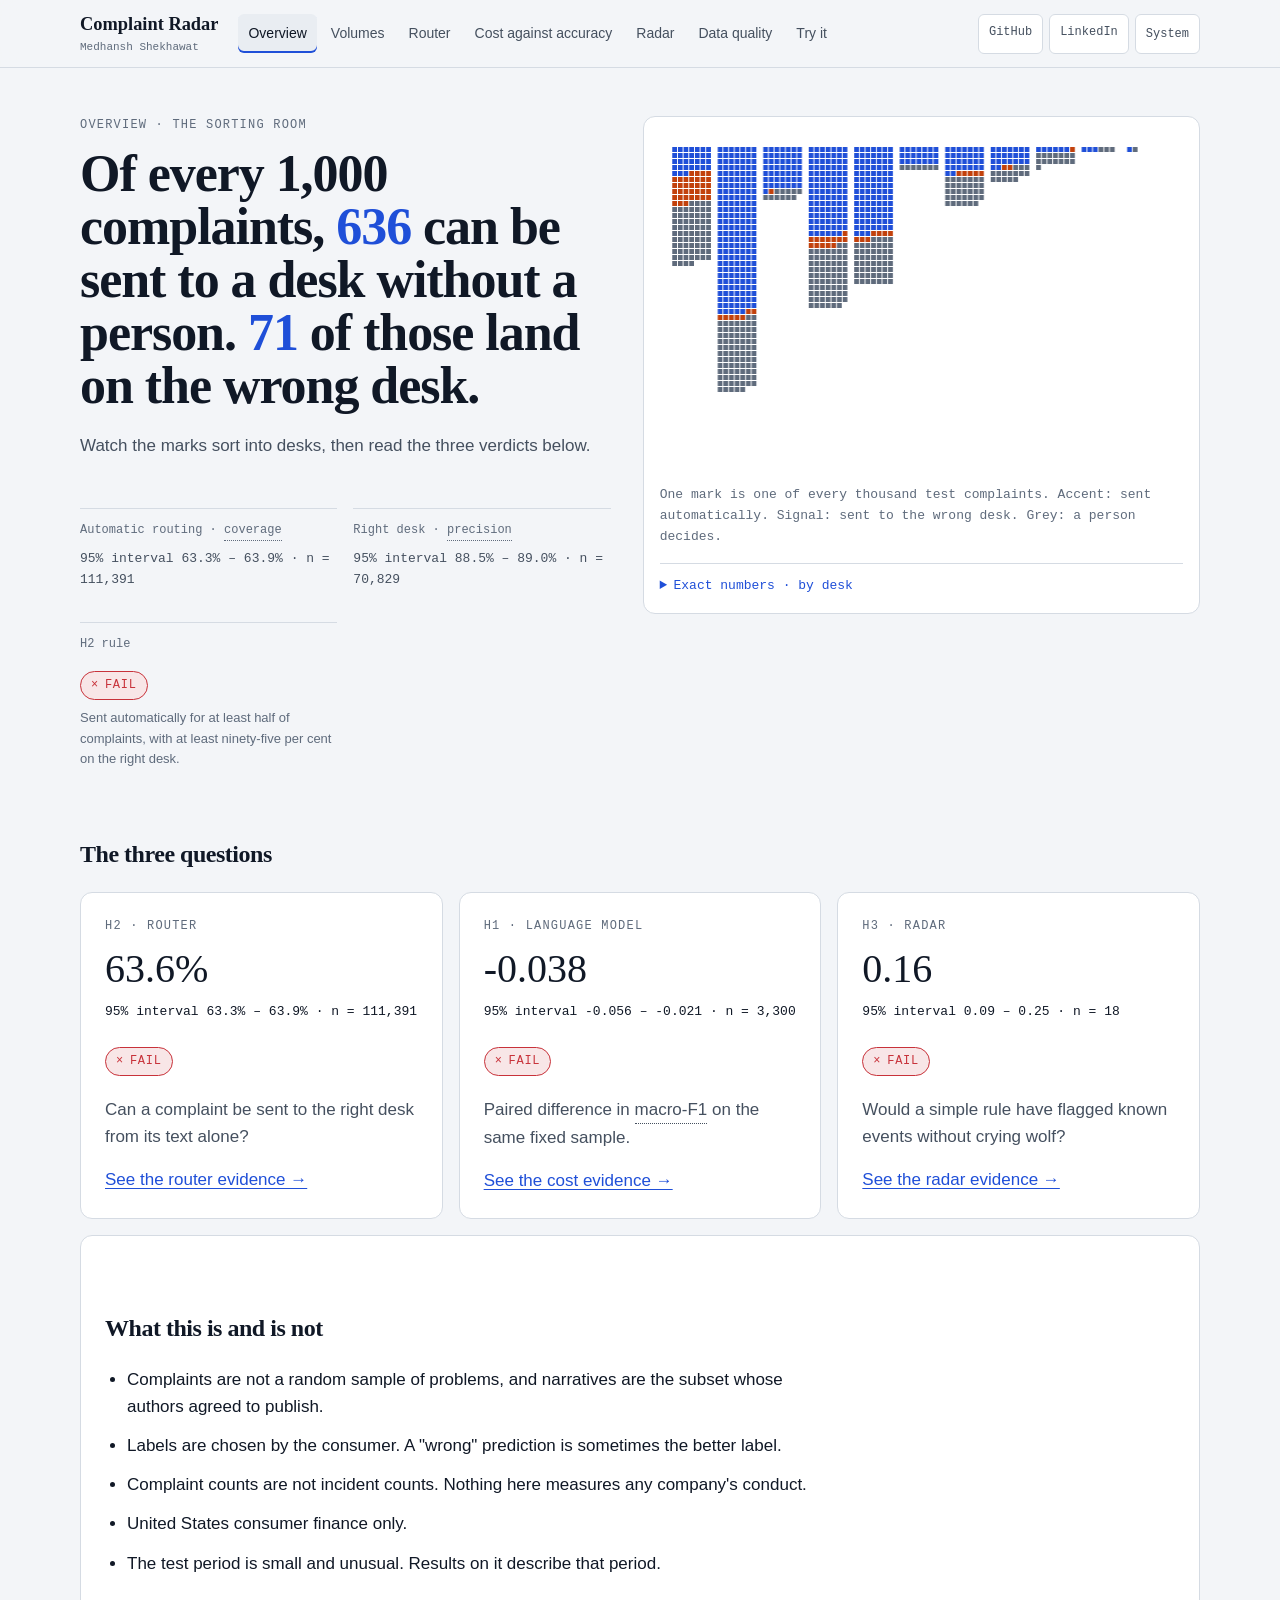
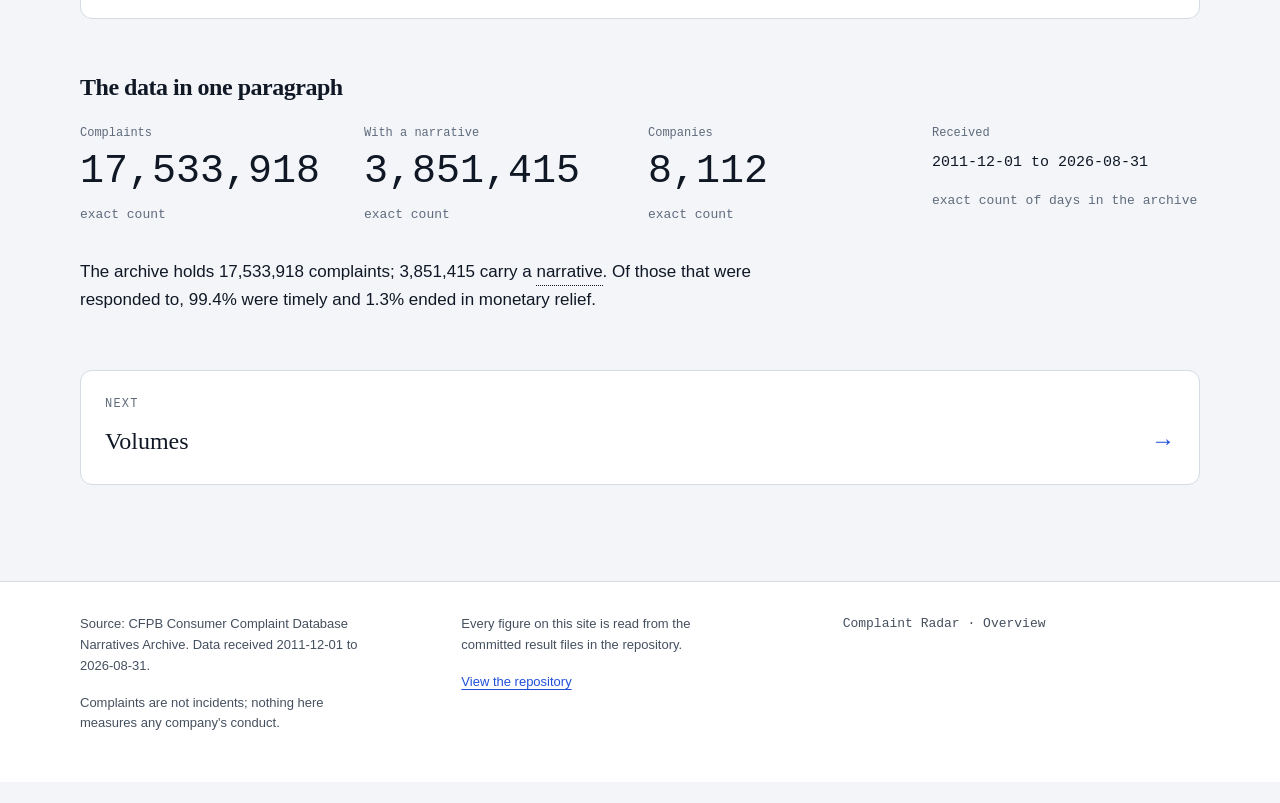
==== site/index.html @ f4c849c8 "Static site: overview, volumes, router, cost, radar, data quality and in-browser router" ====
<!doctype html>
<html lang="en">
<head>
<meta charset="utf-8">
<meta name="viewport" content="width=device-width, initial-scale=1">
<title>Overview · Complaint Radar</title>
<link rel="icon" href="favicon.svg" type="image/svg+xml">
<link rel="stylesheet" href="css/site.css">
<script src="js/pages.js" defer></script>
<script src="js/classify.js" defer></script>
<script src="js/site.js" defer></script>
</head>
<body data-page="index">
<a class="skip-link" href="#app">Skip to content</a>
<header class="site-header">
  <div class="header-inner">
    <a class="wordmark" href="index.html">Complaint Radar<span class="author">Medhansh Shekhawat</span></a>
    <nav class="site-nav" aria-label="Pages">
      <a href="index.html" aria-current="page">Overview</a>
      <a href="volumes.html">Volumes</a>
      <a href="router.html">Router</a>
      <a href="cost.html">Cost against accuracy</a>
      <a href="radar.html">Radar</a>
      <a href="quality.html">Data quality</a>
      <a href="try.html">Try it</a>
    </nav>
    <div class="header-tools">
      <a href="https://github.com/Ghostboy789/complaint-radar">GitHub</a>
      <a href="https://www.linkedin.com/in/medhansh-shekhawat/">LinkedIn</a>
      <button type="button" id="theme-toggle" aria-label="Colour theme: system. Click to change.">System</button>
    </div>
  </div>
</header>
<main id="main"><div id="app"></div></main>
<footer class="site-footer">
  <div class="footer-inner">
    <div>
      <p>Source: CFPB Consumer Complaint Database Narratives Archive. Data received <span id="footer-range">from the archive</span>.</p>
      <p>Complaints are not incidents; nothing here measures any company's conduct.</p>
    </div>
    <div>
      <p>Every figure on this site is read from the committed result files in the repository.</p>
      <p><a href="https://github.com/Ghostboy789/complaint-radar">View the repository</a></p>
    </div>
    <div>
      <p class="mono">Complaint Radar · Overview</p>
      <span id="gloss-def" class="gloss-def" role="tooltip" hidden></span>
    </div>
  </div>
</footer>
</body>
</html>
---- site/css/site.css ----
@font-face {
  font-family: "Fraunces";
  src: url("../fonts/fraunces-latin-wght-normal.woff2") format("woff2");
  font-style: normal;
  font-weight: 100 900;
  font-display: swap;
}
@font-face {
  font-family: "Public Sans";
  src: url("../fonts/public-sans-latin-wght-normal.woff2") format("woff2");
  font-style: normal;
  font-weight: 100 900;
  font-display: swap;
}
@font-face {
  font-family: "JetBrains Mono";
  src: url("../fonts/jetbrains-mono-latin-wght-normal.woff2") format("woff2");
  font-style: normal;
  font-weight: 100 800;
  font-display: swap;
}

:root {
  --bg: #F3F5F8;
  --surface: #FFFFFF;
  --surface-2: #E9EDF2;
  --border: #D5DBE3;
  --ink: #101826;
  --ink-2: #45505F;
  --ink-3: #5F6B7C;
  --accent: #1F4FD8;
  --signal: #C2410C;
  --pass: #1A7F56;
  --fail: #C8323A;
  --ease: cubic-bezier(0.2, 0.8, 0.2, 1);
  --display: "Fraunces", Georgia, "Times New Roman", serif;
  --text: "Public Sans", -apple-system, BlinkMacSystemFont, "Segoe UI", sans-serif;
  --mono: "JetBrains Mono", ui-monospace, SFMono-Regular, Menlo, monospace;
  color-scheme: light;
}

@media (prefers-color-scheme: dark) {
  html:not([data-theme="light"]) {
    --bg: #0A0E15;
    --surface: #111722;
    --surface-2: #18202D;
    --border: #263042;
    --ink: #E9EDF3;
    --ink-2: #A6B0BF;
    --ink-3: #8A95A6;
    --accent: #8FB0FF;
    --signal: #FFA65C;
    --pass: #3DBE8B;
    --fail: #F2666A;
    color-scheme: dark;
  }
}

html[data-theme="dark"] {
  --bg: #0A0E15;
  --surface: #111722;
  --surface-2: #18202D;
  --border: #263042;
  --ink: #E9EDF3;
  --ink-2: #A6B0BF;
  --ink-3: #8A95A6;
  --accent: #8FB0FF;
  --signal: #FFA65C;
  --pass: #3DBE8B;
  --fail: #F2666A;
  color-scheme: dark;
}

*,
*::before,
*::after {
  box-sizing: border-box;
}

[hidden] {
  display: none !important;
}

html {
  scroll-behavior: smooth;
  -webkit-text-size-adjust: 100%;
}

body {
  margin: 0;
  background: var(--bg);
  color: var(--ink);
  font-family: var(--text);
  font-size: 1.0625rem;
  line-height: 1.6;
  overflow-x: hidden;
}

a {
  color: var(--accent);
  text-underline-offset: 3px;
}

a:hover {
  text-decoration-thickness: 2px;
}

.skip-link {
  position: absolute;
  left: -9999px;
  top: 0;
  z-index: 40;
  background: var(--surface);
  color: var(--accent);
  padding: 8px 12px;
}

.skip-link:focus {
  left: 8px;
}

:focus-visible {
  outline: 2px solid var(--accent);
  outline-offset: 2px;
  border-radius: 2px;
}

h1,
h2,
h3 {
  font-family: var(--display);
  font-weight: 600;
  letter-spacing: -0.02em;
  line-height: 1.06;
  margin: 0 0 16px;
}

h1 {
  font-size: clamp(2.1rem, 5vw, 4rem);
  line-height: 1.02;
}

h2 {
  font-size: 1.5rem;
}

h3 {
  font-size: 1.15rem;
}

p {
  margin: 0 0 16px;
  max-width: 72ch;
}

em {
  font-style: normal;
  color: var(--accent);
}

.mono,
.eyebrow,
.caption,
.kpi-meta,
.ci,
.vocab {
  font-family: var(--mono);
  font-variant-numeric: tabular-nums;
}

.eyebrow {
  font-size: 0.75rem;
  letter-spacing: 0.1em;
  text-transform: uppercase;
  color: var(--ink-3);
  margin-bottom: 12px;
}

.caption,
.kpi-meta,
.ci,
.small,
.rule-words,
.confidence-label {
  font-size: 0.8125rem;
}

.caption,
.kpi-meta,
.ci,
.rule-words {
  color: var(--ink-3);
}

.muted {
  color: var(--ink-2);
}

.site-header {
  position: sticky;
  top: 0;
  z-index: 20;
  background: var(--bg);
  background: color-mix(in srgb, var(--bg) 88%, transparent);
  -webkit-backdrop-filter: blur(12px);
  backdrop-filter: blur(12px);
  border-bottom: 1px solid var(--border);
}

.header-inner {
  max-width: calc(1120px + 2 * clamp(20px, 4vw, 48px));
  margin: 0 auto;
  padding: 10px clamp(20px, 4vw, 48px);
  display: flex;
  align-items: center;
  gap: 20px;
  min-height: 64px;
}

.wordmark {
  font-family: var(--display);
  font-size: 1.15rem;
  font-weight: 600;
  color: var(--ink);
  text-decoration: none;
  white-space: nowrap;
}

.author {
  display: block;
  font-family: var(--mono);
  font-size: 0.6875rem;
  color: var(--ink-3);
  font-weight: 400;
}

.site-nav {
  display: flex;
  align-items: center;
  gap: 4px;
  flex: 1 1 auto;
  overflow-x: auto;
  scrollbar-width: thin;
  min-width: 0;
}

.site-nav a {
  color: var(--ink-2);
  text-decoration: none;
  font-size: 0.875rem;
  white-space: nowrap;
  padding: 8px 10px;
  border-radius: 6px;
}

.site-nav a:hover,
.site-nav a[aria-current="page"] {
  color: var(--ink);
  background: var(--surface-2);
}

.site-nav a[aria-current="page"] {
  box-shadow: inset 0 -2px 0 var(--accent);
}

.header-tools {
  display: flex;
  align-items: center;
  gap: 6px;
  flex: 0 0 auto;
}

.header-tools a,
.header-tools button {
  min-height: 40px;
  padding: 8px 10px;
  border-radius: 6px;
  border: 1px solid var(--border);
  background: var(--surface);
  color: var(--ink-2);
  font-family: var(--mono);
  font-size: 0.75rem;
  text-decoration: none;
  cursor: pointer;
}

.header-tools a:hover,
.header-tools button:hover {
  color: var(--accent);
}

main {
  padding: 0 clamp(20px, 4vw, 48px) 96px;
}

#app {
  max-width: 1120px;
  margin: 0 auto;
  padding-top: 48px;
}

.opener {
  max-width: 100%;
}

.opener h1 {
  margin-bottom: 20px;
  font-size: clamp(2rem, 4.2vw, 3.25rem);
  max-width: 28em;
}

.look {
  color: var(--ink-2);
  font-size: 1.0625rem;
}

.section-head {
  margin: 56px 0 24px;
}

.section {
  margin-top: 24px;
}

.hero-grid {
  display: grid;
  grid-template-columns: minmax(0, 1fr);
  gap: 32px;
}

.hero-meta {
  display: grid;
  grid-template-columns: repeat(auto-fit, minmax(220px, 1fr));
  gap: 16px;
  align-self: start;
}

.hero-meta > div {
  border-top: 1px solid var(--border);
  padding-top: 12px;
}

.hero-meta .mono {
  font-size: 0.8125rem;
  color: var(--ink-2);
}

.canvas-panel {
  grid-row: 2;
  border: 1px solid var(--border);
  border-radius: 12px;
  background: var(--surface);
  padding: 16px;
  min-width: 0;
}

.canvas-panel .caption {
  margin-top: 12px;
}

.card,
.figure,
.prose,
.verdict,
.next-card {
  border: 1px solid var(--border);
  border-radius: 12px;
  background: var(--surface);
  padding: 24px;
  min-width: 0;
}

.cards,
.kpis,
.facts {
  display: grid;
  grid-template-columns: repeat(auto-fit, minmax(min(100%, 260px), 1fr));
  gap: 16px;
  margin-bottom: 16px;
}

.figure-grid {
  display: grid;
  grid-template-columns: repeat(auto-fit, minmax(min(100%, 440px), 1fr));
  gap: 16px;
  margin-bottom: 16px;
}

.figure-grid > .figure,
.figure-grid > .card {
  margin-bottom: 0;
}

.figure h3 {
  margin-bottom: 12px;
}

.figure-intro {
  color: var(--ink-2);
}

.meaning {
  margin: 16px 0 0;
  padding-top: 12px;
  border-top: 1px solid var(--border);
  font-size: 0.9375rem;
  color: var(--ink-2);
}

.meaning strong {
  color: var(--ink);
}

figure,
.figure {
  margin: 0;
}

.chart {
  width: 100%;
  min-height: 200px;
  min-width: 0;
}

.chart svg,
.chart canvas {
  display: block;
  width: 100%;
  max-width: 100%;
  height: auto;
}

.chart[data-chart="sorting-room"] {
  min-height: 340px;
}

.chart[data-chart="confusion"] {
  min-height: 400px;
}

.chart-empty {
  border: 1px dashed var(--border);
  border-radius: 8px;
  padding: 24px;
  color: var(--ink-2);
  font-family: var(--mono);
  font-size: 0.8125rem;
}

.exact {
  margin-top: 16px;
  border-top: 1px solid var(--border);
  padding-top: 12px;
  min-width: 0;
}

.exact summary,
.next-card {
  cursor: pointer;
}

.exact summary {
  font-family: var(--mono);
  font-size: 0.8125rem;
  color: var(--accent);
  list-style-position: inside;
}

.exact[open] summary {
  margin-bottom: 12px;
}

table {
  width: 100%;
  border-collapse: collapse;
  table-layout: fixed;
  font-size: 0.8125rem;
}

th,
td {
  text-align: left;
  vertical-align: top;
  padding: 8px 6px;
  border-bottom: 1px solid var(--border);
  overflow-wrap: anywhere;
  word-break: break-word;
}

th {
  color: var(--ink-3);
  font-family: var(--mono);
  font-weight: 500;
  font-size: 0.75rem;
}

td .ci {
  display: block;
}

.badge {
  display: inline-flex;
  align-items: center;
  gap: 6px;
  font-family: var(--mono);
  font-size: 0.75rem;
  letter-spacing: 0.06em;
  text-transform: uppercase;
  border-radius: 999px;
  padding: 4px 10px;
  border: 1px solid currentColor;
  margin: 8px 0;
}

.badge.pass {
  color: var(--pass);
  background: color-mix(in srgb, var(--pass) 12%, var(--surface));
}

.badge.fail {
  color: var(--fail);
  background: color-mix(in srgb, var(--fail) 12%, var(--surface));
}

.badge.idle {
  color: var(--ink-3);
  background: var(--surface-2);
}

.state.pass {
  color: var(--pass);
  font-weight: 600;
}

.state.fail {
  color: var(--fail);
  font-weight: 600;
}

.kpi-label {
  font-family: var(--mono);
  font-size: 0.75rem;
  color: var(--ink-3);
  margin-bottom: 8px;
}

.kpi-value,
.big-figure,
.verdict-number {
  font-family: var(--mono);
  font-variant-numeric: tabular-nums;
  font-size: clamp(1.75rem, 3.2vw, 2.5rem);
  line-height: 1.05;
  margin: 0 0 12px;
}

.big-figure {
  font-size: clamp(2.5rem, 5vw, 3.75rem);
}

.track {
  position: relative;
  height: 6px;
  border-radius: 999px;
  background: var(--surface-2);
  margin: 12px 0 8px;
}

.track-range {
  position: absolute;
  top: 0;
  bottom: 0;
  min-width: 2px;
  border-radius: 999px;
  background: var(--ink-3);
  opacity: 0.6;
}

.track-dot {
  position: absolute;
  top: -3px;
  width: 12px;
  height: 12px;
  margin-left: -6px;
  border-radius: 50%;
  background: var(--accent);
  border: 2px solid var(--surface);
}

.track-none {
  font-family: var(--mono);
  font-size: 0.6875rem;
  color: var(--ink-3);
}

.verdict-number {
  font-family: var(--display);
}

.verdict-text {
  color: var(--ink-2);
  margin-top: 12px;
}

.rule-words {
  max-width: 60ch;
}

.fact-line {
  font-family: var(--mono);
  font-size: 0.9375rem;
}

.caveats,
.steps {
  padding-left: 22px;
}

.caveats li,
.steps li {
  margin-bottom: 12px;
  max-width: 72ch;
}

.filters,
.segmented,
.tabs,
.examples {
  display: flex;
  flex-wrap: wrap;
  gap: 8px;
  margin: 16px 0 24px;
}

.filter {
  display: flex;
  flex-direction: column;
  gap: 6px;
  font-size: 0.8125rem;
  color: var(--ink-2);
  min-width: 0;
}

.filter select,
.filter input,
textarea {
  min-height: 44px;
  border: 1px solid var(--border);
  border-radius: 8px;
  background: var(--surface);
  color: var(--ink);
  font-family: var(--text);
  font-size: 0.9375rem;
  padding: 8px 10px;
  max-width: 100%;
}

.segmented button,
.tabs button,
.example {
  min-height: 44px;
  border: 1px solid var(--border);
  border-radius: 8px;
  background: var(--surface);
  color: var(--ink-2);
  padding: 8px 14px;
  font-family: var(--mono);
  font-size: 0.8125rem;
  cursor: pointer;
}

.segmented button.selected,
.tabs button.selected {
  background: var(--accent);
  border-color: var(--accent);
  color: var(--surface);
}

.not-run {
  margin: 24px 0;
}

.next-card {
  display: grid;
  grid-template-columns: 1fr auto;
  align-items: center;
  gap: 8px;
  margin-top: 56px;
  text-decoration: none;
  color: var(--ink);
}

.next-card .eyebrow {
  grid-column: 1 / -1;
  margin: 0;
}

.next-title {
  font-family: var(--display);
  font-size: 1.5rem;
}

.next-arrow {
  font-size: 1.5rem;
  color: var(--accent);
}

.input-label {
  display: block;
  font-family: var(--mono);
  font-size: 0.8125rem;
  color: var(--ink-3);
  margin-bottom: 8px;
}

textarea {
  display: block;
  width: 100%;
  resize: vertical;
  line-height: 1.6;
}

.try-grid {
  display: grid;
  grid-template-columns: repeat(auto-fit, minmax(min(100%, 320px), 1fr));
  gap: 16px;
}

.status,
.result-line {
  font-family: var(--mono);
  font-size: 0.8125rem;
  color: var(--ink-2);
}

.probabilities {
  display: grid;
  gap: 6px;
  margin-bottom: 24px;
}

.prob-row {
  display: grid;
  grid-template-columns: minmax(0, 1fr) minmax(60px, 30%) auto;
  align-items: center;
  gap: 8px;
  font-size: 0.8125rem;
  min-width: 0;
}

.prob-row > span:first-child {
  overflow-wrap: anywhere;
}

.prob-track {
  display: block;
  height: 6px;
  border-radius: 999px;
  background: var(--surface-2);
  overflow: hidden;
}

.prob-track > span {
  display: block;
  height: 100%;
  width: 100%;
  background: var(--accent);
  transform-origin: left center;
}

.terms {
  padding-left: 20px;
  font-size: 0.875rem;
}

.site-footer {
  border-top: 1px solid var(--border);
  background: var(--surface);
  position: relative;
}

.footer-inner {
  max-width: calc(1120px + 2 * clamp(20px, 4vw, 48px));
  margin: 0 auto;
  padding: 32px clamp(20px, 4vw, 48px);
  display: grid;
  grid-template-columns: repeat(auto-fit, minmax(min(100%, 260px), 1fr));
  gap: 24px;
  font-size: 0.8125rem;
  color: var(--ink-2);
}

.footer-inner p {
  max-width: 40ch;
}

.term {
  border: 0;
  border-bottom: 1px dotted currentColor;
  background: none;
  color: inherit;
  font: inherit;
  padding: 0;
  cursor: help;
}

.gloss-def {
  position: absolute;
  right: 20px;
  bottom: 100%;
  max-width: min(320px, calc(100vw - 40px));
  background: var(--surface-2);
  border: 1px solid var(--border);
  border-radius: 8px;
  padding: 12px;
  font-family: var(--text);
  font-size: 0.8125rem;
  color: var(--ink);
  z-index: 30;
}

.reveal {
  opacity: 0;
  transform: translateY(8px);
  transition:
    opacity 320ms var(--ease),
    transform 320ms var(--ease);
}

.reveal.in {
  opacity: 1;
  transform: none;
}

.draw-x .clip-rect {
  transform-box: fill-box;
  transform-origin: left center;
  animation: sweep 1000ms var(--ease) both;
}

@keyframes sweep {
  from {
    transform: scaleX(0);
  }
  to {
    transform: scaleX(1);
  }
}

@media (min-width: 900px) {
  .hero-grid {
    grid-template-columns: minmax(0, 1fr) minmax(0, 1.05fr);
  }
  .hero-grid .opener,
  .hero-grid .hero-meta {
    grid-column: 1;
  }
  .canvas-panel {
    align-self: start;
    grid-column: 2;
    grid-row: 1 / span 2;
  }
}

@media (max-width: 760px) {
  .header-inner {
    flex-wrap: wrap;
    gap: 8px 12px;
    padding-top: 8px;
    padding-bottom: 8px;
  }
  .site-nav {
    order: 3;
    flex-basis: 100%;
    padding-bottom: 2px;
  }
  .header-tools {
    margin-left: auto;
  }
  .author {
    font-size: 0.625rem;
  }
  #app {
    padding-top: 32px;
  }
  .card,
  .figure,
  .prose,
  .verdict,
  .next-card {
    padding: 16px;
  }
}

@media (max-width: 640px) {
  .filter select {
    width: 100%;
  }
  table,
  thead,
  tbody,
  tr,
  th,
  td {
    display: block;
    width: 100%;
  }
  thead {
    display: none;
  }
  tr {
    border-bottom: 1px solid var(--border);
    padding: 8px 0;
  }
  td {
    display: grid;
    grid-template-columns: minmax(96px, 40%) minmax(0, 1fr);
    gap: 8px;
    border: 0;
    padding: 4px 0;
  }
  td > .ci {
    grid-column: 2;
  }
  td::before {
    content: attr(data-label);
    font-family: var(--mono);
    font-size: 0.6875rem;
    color: var(--ink-3);
  }
  .prob-row {
    grid-template-columns: minmax(0, 1fr) auto;
  }
  .prob-track {
    grid-column: 1 / -1;
    grid-row: 2;
  }
}

@media (prefers-reduced-motion: reduce) {
  html {
    scroll-behavior: auto;
  }
  *,
  *::before,
  *::after {
    animation: none !important;
    transition: none !important;
  }
  .reveal {
    opacity: 1;
    transform: none;
  }
  .draw-x .clip-rect {
    transform: scaleX(1);
  }
}
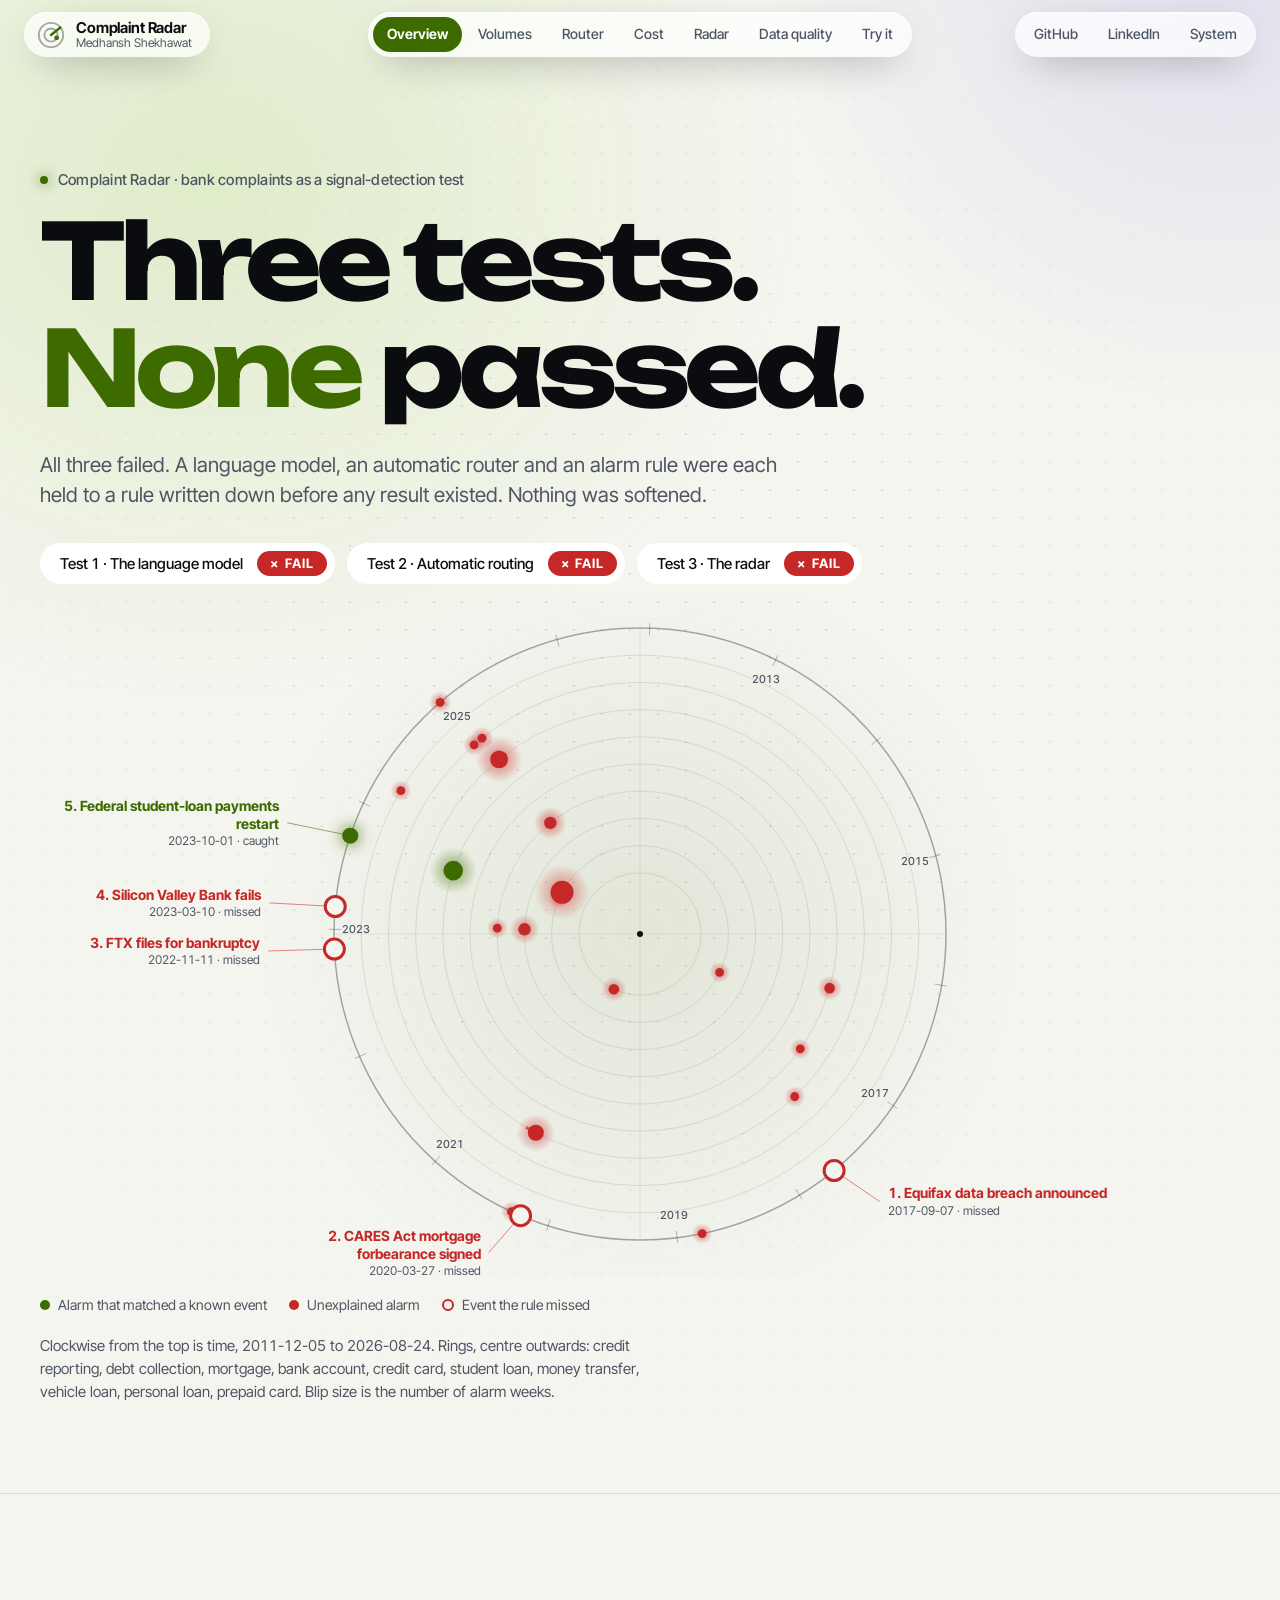
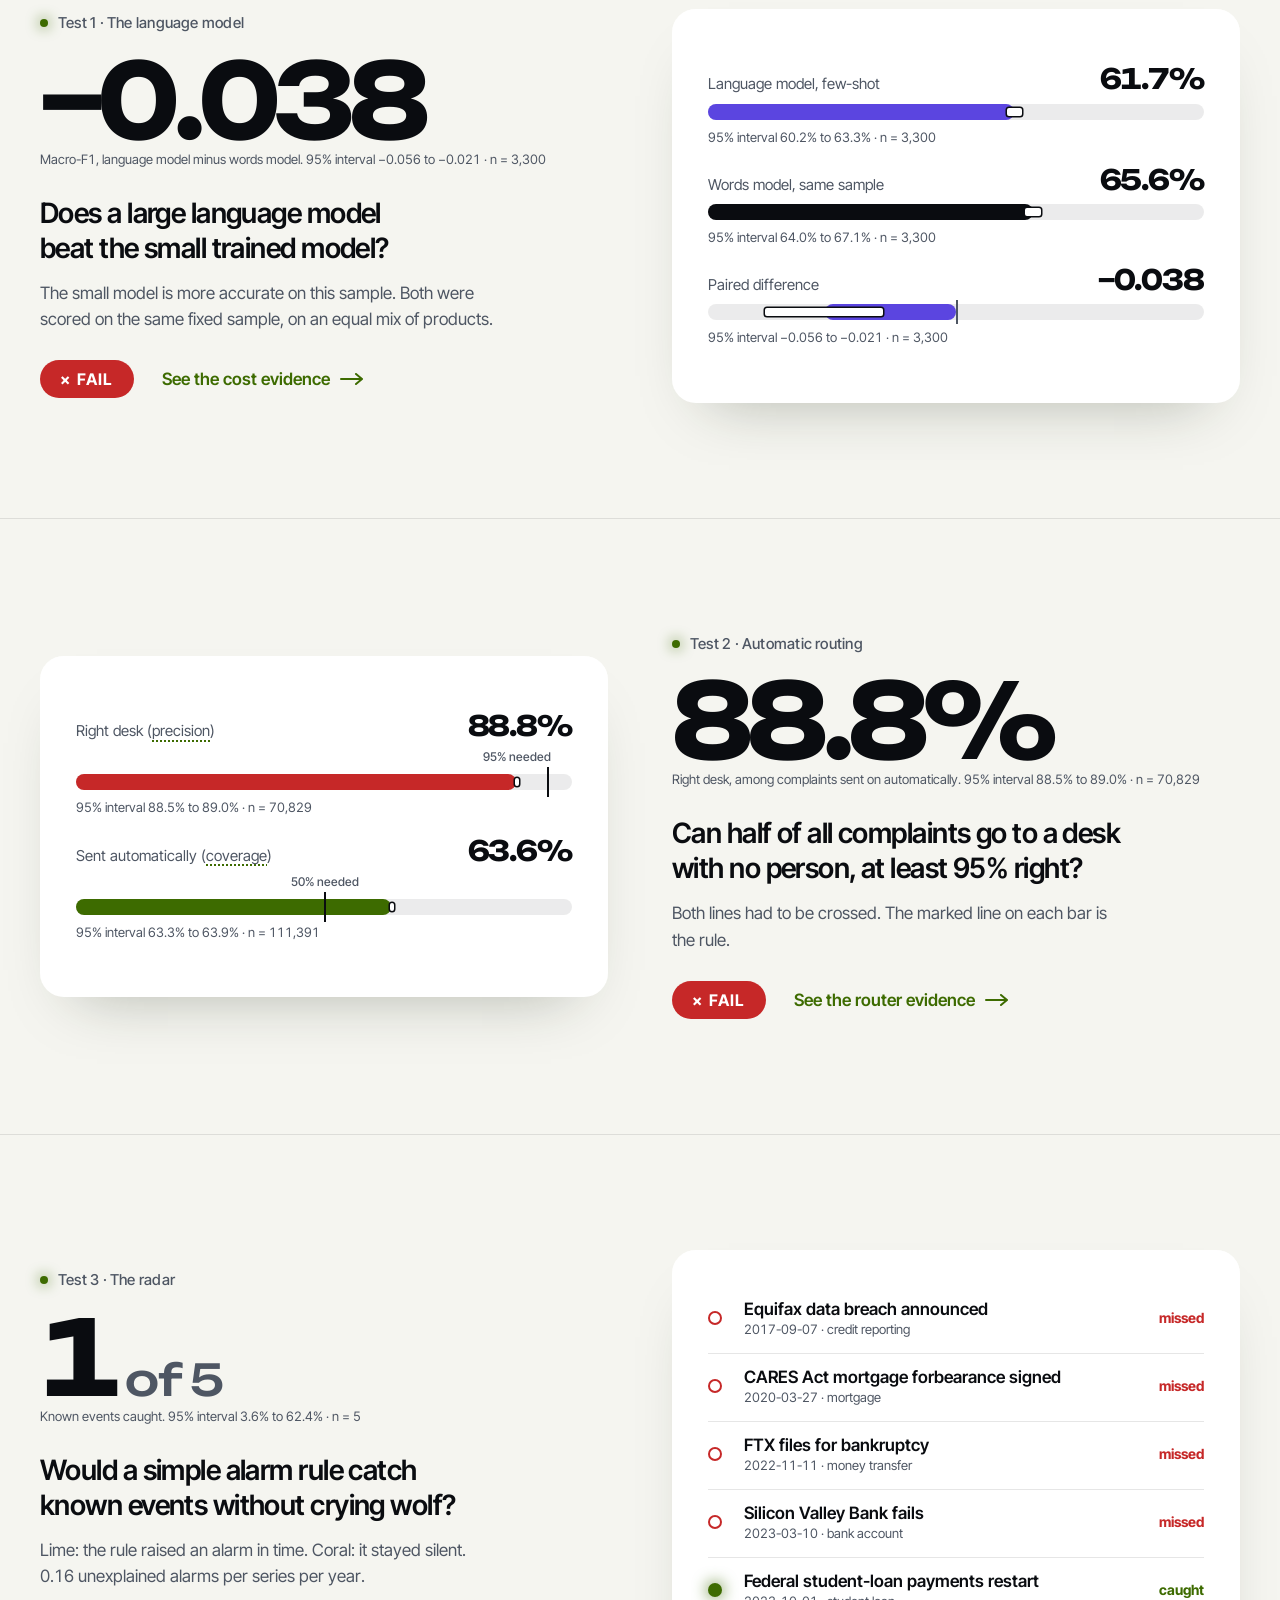
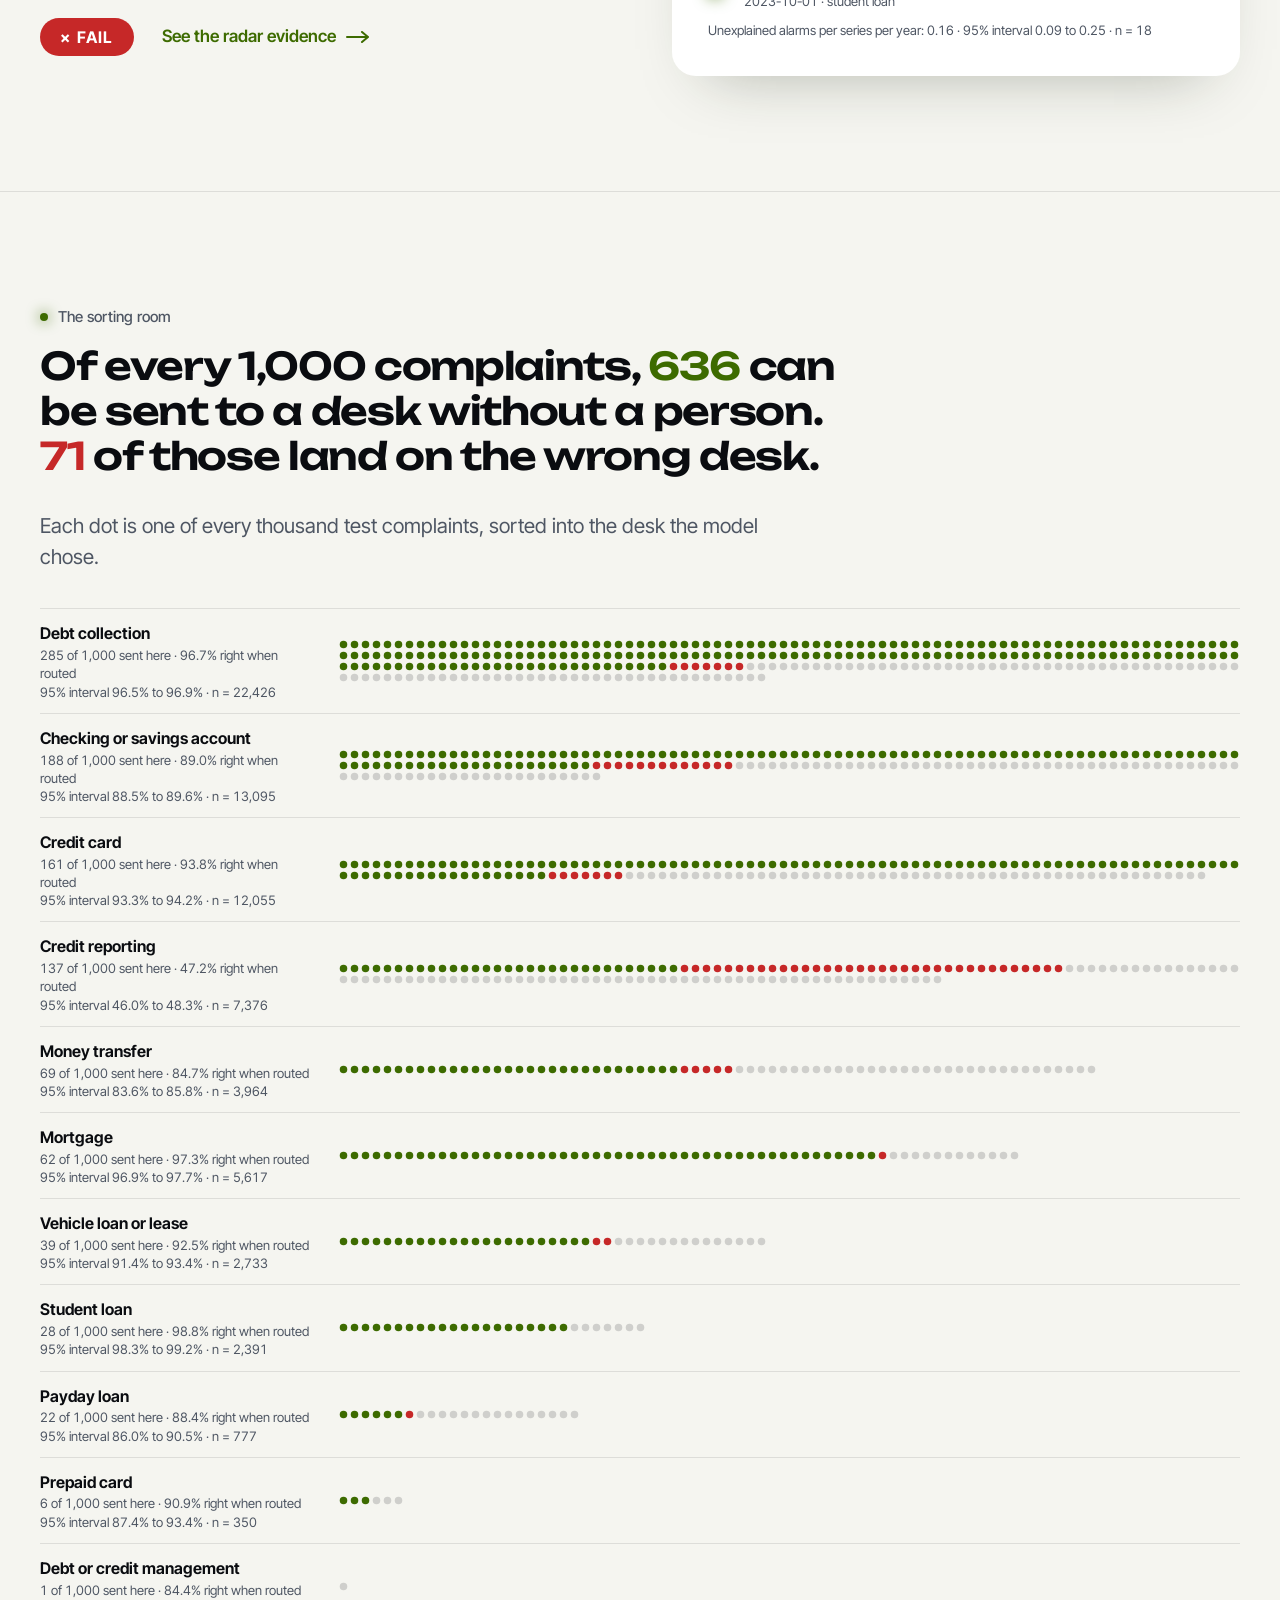
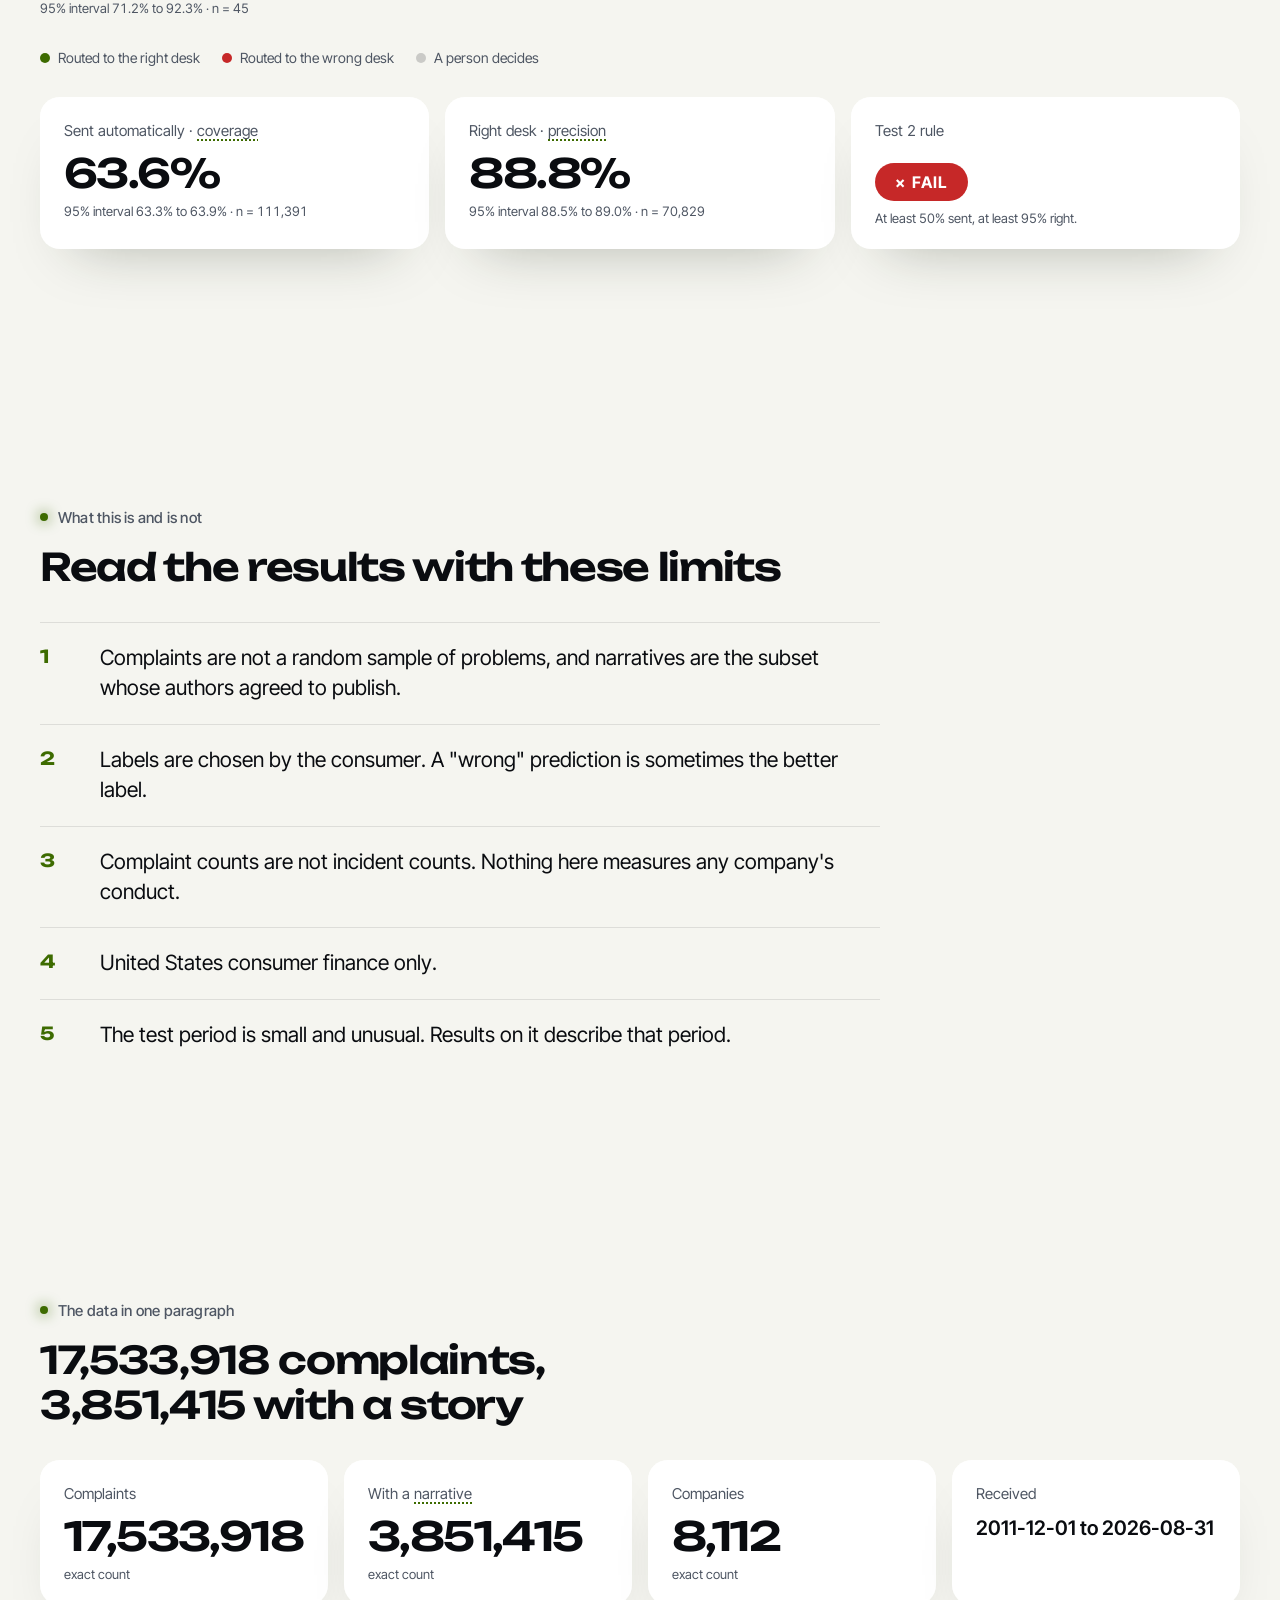
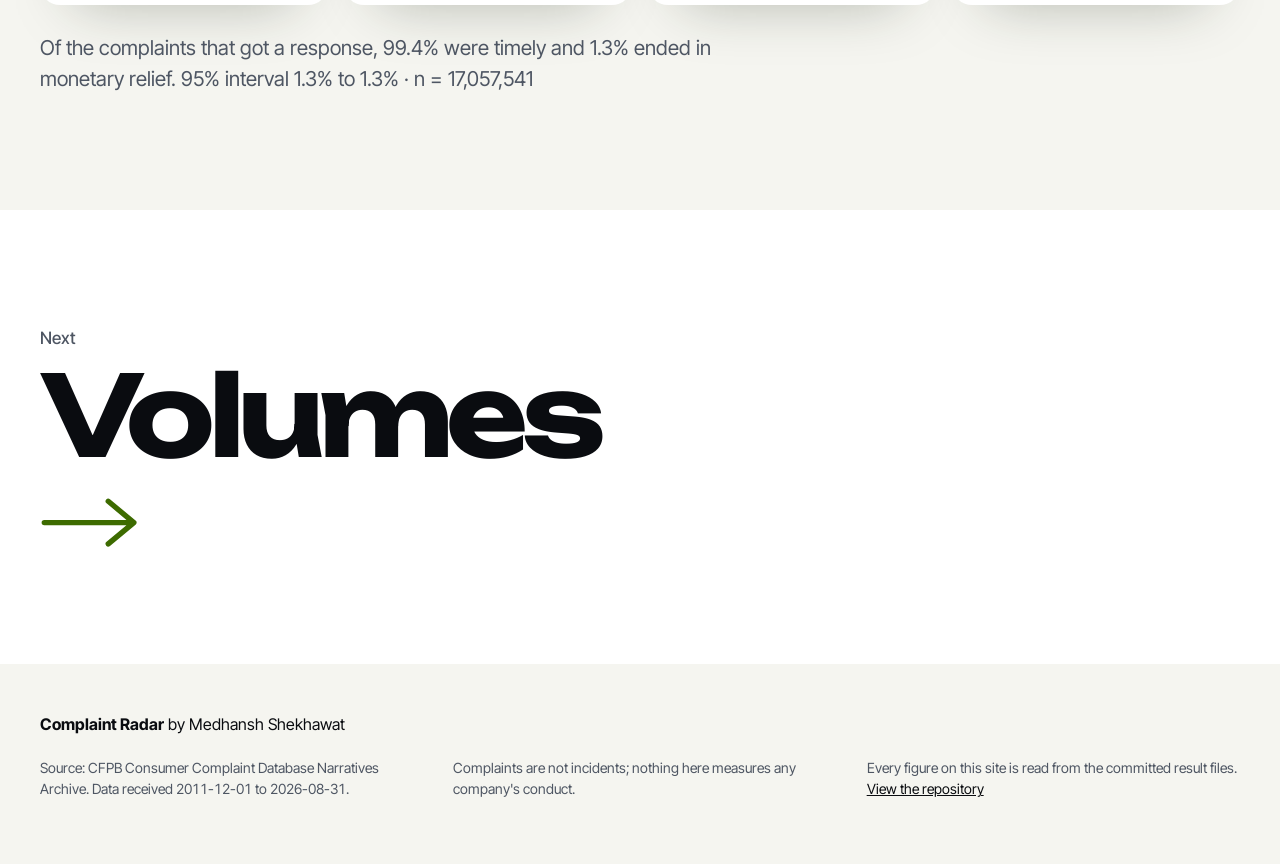
==== commit b4c0742f: "Site redesign from the ground up: Signal" ====
--- a/site/index.html
+++ b/site/index.html
@@ -3,50 +3,53 @@
 <head>
 <meta charset="utf-8">
 <meta name="viewport" content="width=device-width, initial-scale=1">
+<meta name="color-scheme" content="dark light">
 <title>Overview · Complaint Radar</title>
 <link rel="icon" href="favicon.svg" type="image/svg+xml">
+<link rel="preload" href="fonts/unbounded-latin-wght-normal.woff2" as="font" type="font/woff2" crossorigin>
+<link rel="preload" href="fonts/inter-tight-latin-wght-normal.woff2" as="font" type="font/woff2" crossorigin>
 <link rel="stylesheet" href="css/site.css">
+<script>
+(function () {
+  document.documentElement.classList.add("js");
+  try {
+    var t = localStorage.getItem("complaint-radar-theme");
+    if (t === "light" || t === "dark") document.documentElement.setAttribute("data-theme", t);
+  } catch (e) {}
+})();
+</script>
 <script src="js/pages.js" defer></script>
-<script src="js/classify.js" defer></script>
+<script src="js/charts.js" defer></script>
+<script src="js/scope.js" defer></script>
 <script src="js/site.js" defer></script>
 </head>
 <body data-page="index">
-<a class="skip-link" href="#app">Skip to content</a>
-<header class="site-header">
-  <div class="header-inner">
-    <a class="wordmark" href="index.html">Complaint Radar<span class="author">Medhansh Shekhawat</span></a>
-    <nav class="site-nav" aria-label="Pages">
-      <a href="index.html" aria-current="page">Overview</a>
-      <a href="volumes.html">Volumes</a>
-      <a href="router.html">Router</a>
-      <a href="cost.html">Cost against accuracy</a>
-      <a href="radar.html">Radar</a>
-      <a href="quality.html">Data quality</a>
-      <a href="try.html">Try it</a>
-    </nav>
-    <div class="header-tools">
-      <a href="https://github.com/Ghostboy789/complaint-radar">GitHub</a>
-      <a href="https://www.linkedin.com/in/medhansh-shekhawat/">LinkedIn</a>
-      <button type="button" id="theme-toggle" aria-label="Colour theme: system. Click to change.">System</button>
-    </div>
+<a class="skip-link" href="#main">Skip to content</a>
+<header class="nav">
+  <a class="brand" href="index.html"><svg class="logo" viewBox="0 0 32 32" aria-hidden="true"><circle cx="16" cy="16" r="13" fill="none" stroke="currentColor" stroke-opacity=".35" stroke-width="2"/><circle cx="16" cy="16" r="7" fill="none" stroke="currentColor" stroke-opacity=".35" stroke-width="2"/><path d="M16 16 L26 8" stroke="var(--accent)" stroke-width="2.5" stroke-linecap="round"/><circle cx="22" cy="19" r="2.6" fill="var(--accent)"/></svg><span class="brand-text"><b>Complaint Radar</b><small>Medhansh Shekhawat</small></span></a>
+  <nav class="pill" aria-label="Pages"><a href="index.html" aria-current="page">Overview</a><a href="volumes.html">Volumes</a><a href="router.html">Router</a><a href="cost.html">Cost</a><a href="radar.html">Radar</a><a href="quality.html">Data quality</a><a href="try.html">Try it</a></nav>
+  <div class="tools">
+    <a class="tool-link" href="https://github.com/Ghostboy789/complaint-radar">GitHub</a>
+    <a class="tool-link" href="https://www.linkedin.com/in/medhansh-shekhawat/">LinkedIn</a>
+    <button type="button" id="theme-toggle" class="tool-btn" aria-label="Colour theme: system. Click to change.">System</button>
+    <button type="button" class="tool-btn menu-btn" id="menu-btn" aria-expanded="false" aria-controls="sheet">Menu</button>
   </div>
 </header>
-<main id="main"><div id="app"></div></main>
-<footer class="site-footer">
-  <div class="footer-inner">
-    <div>
+<div class="sheet" id="sheet" hidden>
+  <nav aria-label="All pages"><a href="index.html" aria-current="page"><span>01</span>Overview</a><a href="volumes.html"><span>02</span>Volumes</a><a href="router.html"><span>03</span>Router</a><a href="cost.html"><span>04</span>Cost against accuracy</a><a href="radar.html"><span>05</span>Radar</a><a href="quality.html"><span>06</span>Data quality</a><a href="try.html"><span>07</span>Try it</a></nav>
+  <p class="sheet-links"><a href="https://github.com/Ghostboy789/complaint-radar">GitHub</a><a href="https://www.linkedin.com/in/medhansh-shekhawat/">LinkedIn</a></p>
+</div>
+<main id="main"><div id="app"></div><noscript><p class="noscript">This site draws every figure from its data files with JavaScript, so it needs JavaScript turned on.</p></noscript></main>
+<footer class="footer">
+  <div class="wrap">
+    <p class="footer-name"><b>Complaint Radar</b> by Medhansh Shekhawat</p>
+    <div class="footer-cols">
       <p>Source: CFPB Consumer Complaint Database Narratives Archive. Data received <span id="footer-range">from the archive</span>.</p>
       <p>Complaints are not incidents; nothing here measures any company's conduct.</p>
-    </div>
-    <div>
-      <p>Every figure on this site is read from the committed result files in the repository.</p>
-      <p><a href="https://github.com/Ghostboy789/complaint-radar">View the repository</a></p>
-    </div>
-    <div>
-      <p class="mono">Complaint Radar · Overview</p>
-      <span id="gloss-def" class="gloss-def" role="tooltip" hidden></span>
+      <p>Every figure on this site is read from the committed result files. <a href="https://github.com/Ghostboy789/complaint-radar">View the repository</a></p>
     </div>
   </div>
 </footer>
+<div id="gloss" class="gloss" role="dialog" aria-label="Definition" hidden></div>
 </body>
 </html>
--- a/site/css/site.css
+++ b/site/css/site.css
@@ -1,957 +1,692 @@
+/* Complaint Radar: "Signal" design system. Dark first; light follows the system or the toggle.
+   Tokens, type, layout, navigation, surfaces, components, then per-page pieces. */
+
 @font-face {
-  font-family: "Fraunces";
-  src: url("../fonts/fraunces-latin-wght-normal.woff2") format("woff2");
-  font-style: normal;
+  font-family: "Unbounded";
+  src: url("../fonts/unbounded-latin-wght-normal.woff2") format("woff2");
+  font-weight: 200 900;
+  font-display: swap;
+}
+@font-face {
+  font-family: "Inter Tight";
+  src: url("../fonts/inter-tight-latin-wght-normal.woff2") format("woff2");
   font-weight: 100 900;
   font-display: swap;
 }
-@font-face {
-  font-family: "Public Sans";
-  src: url("../fonts/public-sans-latin-wght-normal.woff2") format("woff2");
-  font-style: normal;
-  font-weight: 100 900;
-  font-display: swap;
-}
-@font-face {
-  font-family: "JetBrains Mono";
-  src: url("../fonts/jetbrains-mono-latin-wght-normal.woff2") format("woff2");
-  font-style: normal;
-  font-weight: 100 800;
-  font-display: swap;
-}
+
+/* ---------------------------------------------------------------- tokens */
 
 :root {
-  --bg: #F3F5F8;
-  --surface: #FFFFFF;
-  --surface-2: #E9EDF2;
-  --border: #D5DBE3;
-  --ink: #101826;
-  --ink-2: #45505F;
-  --ink-3: #5F6B7C;
-  --accent: #1F4FD8;
-  --signal: #C2410C;
-  --pass: #1A7F56;
-  --fail: #C8323A;
-  --ease: cubic-bezier(0.2, 0.8, 0.2, 1);
-  --display: "Fraunces", Georgia, "Times New Roman", serif;
-  --text: "Public Sans", -apple-system, BlinkMacSystemFont, "Segoe UI", sans-serif;
-  --mono: "JetBrains Mono", ui-monospace, SFMono-Regular, Menlo, monospace;
+  color-scheme: dark;
+  --bg: #06080c;
+  --raise: #0d1117;
+  --raise-2: #151b24;
+  --line: rgba(255, 255, 255, 0.08);
+  --text: #f2f4f7;
+  --muted: #9aa4b2;
+  --accent: #c8ff4d;
+  --alert: #ff5d5d;
+  --violet: #8c7bff;
+  --on-fill: #06080c;
+  --accent-ink: #06080c;
+  --alert-ink: #06080c;
+  --glass: rgba(16, 21, 29, 0.66);
+  --track: rgba(255, 255, 255, 0.08);
+  --track-2: rgba(255, 255, 255, 0.16);
+  --shadow: 0 40px 80px -40px rgba(0, 0, 0, 0.8);
+  --hi: inset 0 1px 0 rgba(255, 255, 255, 0.07);
+  --glow-a: rgba(200, 255, 77, 0.13);
+  --glow-v: rgba(140, 123, 255, 0.2);
+  --dot: rgba(255, 255, 255, 0.09);
+  --display: "Unbounded", "Arial Black", system-ui, sans-serif;
+  --ui: "Inter Tight", system-ui, -apple-system, "Segoe UI", sans-serif;
+  --radius: 24px;
+  --gutter: 24px;
+}
+
+@media (prefers-color-scheme: light) {
+  :root:not([data-theme="dark"]) {
+    color-scheme: light;
+    --bg: #f5f5f0;
+    --raise: #ffffff;
+    --raise-2: #ecece5;
+    --line: rgba(10, 12, 16, 0.1);
+    --text: #0a0c10;
+    --muted: #4e5663;
+    --accent: #3d6b00;
+    --alert: #c62828;
+    --violet: #5b45e0;
+    --on-fill: #ffffff;
+    --accent-ink: #ffffff;
+    --alert-ink: #ffffff;
+    --glass: rgba(255, 255, 255, 0.72);
+    --track: rgba(10, 12, 16, 0.08);
+    --track-2: rgba(10, 12, 16, 0.18);
+    --shadow: 0 30px 60px -36px rgba(30, 40, 20, 0.35);
+    --hi: inset 0 1px 0 rgba(255, 255, 255, 0.9);
+    --glow-a: rgba(110, 190, 0, 0.16);
+    --glow-v: rgba(91, 69, 224, 0.12);
+    --dot: rgba(10, 12, 16, 0.1);
+  }
+}
+
+:root[data-theme="light"] {
   color-scheme: light;
-}
-
-@media (prefers-color-scheme: dark) {
-  html:not([data-theme="light"]) {
-    --bg: #0A0E15;
-    --surface: #111722;
-    --surface-2: #18202D;
-    --border: #263042;
-    --ink: #E9EDF3;
-    --ink-2: #A6B0BF;
-    --ink-3: #8A95A6;
-    --accent: #8FB0FF;
-    --signal: #FFA65C;
-    --pass: #3DBE8B;
-    --fail: #F2666A;
-    color-scheme: dark;
-  }
-}
-
-html[data-theme="dark"] {
-  --bg: #0A0E15;
-  --surface: #111722;
-  --surface-2: #18202D;
-  --border: #263042;
-  --ink: #E9EDF3;
-  --ink-2: #A6B0BF;
-  --ink-3: #8A95A6;
-  --accent: #8FB0FF;
-  --signal: #FFA65C;
-  --pass: #3DBE8B;
-  --fail: #F2666A;
-  color-scheme: dark;
-}
+  --bg: #f5f5f0;
+  --raise: #ffffff;
+  --raise-2: #ecece5;
+  --line: rgba(10, 12, 16, 0.1);
+  --text: #0a0c10;
+  --muted: #4e5663;
+  --accent: #3d6b00;
+  --alert: #c62828;
+  --violet: #5b45e0;
+  --on-fill: #ffffff;
+  --accent-ink: #ffffff;
+  --alert-ink: #ffffff;
+  --glass: rgba(255, 255, 255, 0.72);
+  --track: rgba(10, 12, 16, 0.08);
+  --track-2: rgba(10, 12, 16, 0.18);
+  --shadow: 0 30px 60px -36px rgba(30, 40, 20, 0.35);
+  --hi: inset 0 1px 0 rgba(255, 255, 255, 0.9);
+  --glow-a: rgba(110, 190, 0, 0.16);
+  --glow-v: rgba(91, 69, 224, 0.12);
+  --dot: rgba(10, 12, 16, 0.1);
+}
+
+/* ---------------------------------------------------------------- base */
 
 *,
 *::before,
 *::after {
   box-sizing: border-box;
 }
-
-[hidden] {
-  display: none !important;
-}
-
 html {
-  scroll-behavior: smooth;
+  background: var(--bg);
   -webkit-text-size-adjust: 100%;
-}
-
+  scroll-padding-top: 96px;
+}
 body {
   margin: 0;
   background: var(--bg);
-  color: var(--ink);
-  font-family: var(--text);
-  font-size: 1.0625rem;
-  line-height: 1.6;
+  color: var(--text);
+  font: 400 17px/1.55 var(--ui);
+  font-variant-numeric: tabular-nums;
+  -webkit-font-smoothing: antialiased;
   overflow-x: hidden;
 }
-
-a {
-  color: var(--accent);
-  text-underline-offset: 3px;
-}
-
-a:hover {
-  text-decoration-thickness: 2px;
-}
-
-.skip-link {
-  position: absolute;
-  left: -9999px;
-  top: 0;
-  z-index: 40;
-  background: var(--surface);
-  color: var(--accent);
-  padding: 8px 12px;
-}
-
-.skip-link:focus {
-  left: 8px;
-}
-
+body.locked {
+  overflow: hidden;
+}
+h1, h2, h3, p, ul, ol { margin: 0; }
+ul, ol { padding: 0; list-style: none; }
+a { color: inherit; }
+button, input, select, textarea { font: inherit; color: inherit; }
+button { cursor: pointer; }
 :focus-visible {
   outline: 2px solid var(--accent);
-  outline-offset: 2px;
-  border-radius: 2px;
-}
-
-h1,
-h2,
-h3 {
-  font-family: var(--display);
-  font-weight: 600;
-  letter-spacing: -0.02em;
-  line-height: 1.06;
-  margin: 0 0 16px;
-}
-
-h1 {
-  font-size: clamp(2.1rem, 5vw, 4rem);
-  line-height: 1.02;
-}
-
-h2 {
-  font-size: 1.5rem;
-}
-
-h3 {
-  font-size: 1.15rem;
-}
-
-p {
-  margin: 0 0 16px;
-  max-width: 72ch;
-}
-
-em {
-  font-style: normal;
-  color: var(--accent);
-}
-
-.mono,
-.eyebrow,
-.caption,
-.kpi-meta,
-.ci,
-.vocab {
-  font-family: var(--mono);
+  outline-offset: 3px;
+  border-radius: 6px;
+}
+.sr-only {
+  position: absolute; width: 1px; height: 1px; margin: -1px; padding: 0;
+  overflow: hidden; clip: rect(0 0 0 0); white-space: nowrap; border: 0;
+}
+.skip-link {
+  position: fixed; left: 16px; top: -80px; z-index: 100; padding: 10px 16px;
+  border-radius: 999px; background: var(--accent); color: var(--accent-ink); font-weight: 600;
+}
+.skip-link:focus { top: 12px; }
+.noscript { padding: 140px var(--gutter) 40px; color: var(--muted); }
+
+/* ---------------------------------------------------------------- layout */
+
+.wrap {
+  position: relative; z-index: 1; width: 100%; max-width: 1248px; margin-inline: auto;
+  padding-inline: var(--gutter);
+}
+.band { position: relative; padding-block: clamp(56px, 9vw, 128px); }
+.grid {
+  display: grid; grid-template-columns: repeat(12, minmax(0, 1fr)); gap: var(--gutter);
+}
+.grid > * { grid-column: 1 / -1; min-width: 0; }
+@media (min-width: 900px) {
+  .grid > .span-12 { grid-column: span 12; }
+  .grid > .span-7 { grid-column: span 7; }
+  .grid > .span-6 { grid-column: span 6; }
+  .grid > .span-5 { grid-column: span 5; }
+}
+
+.label {
+  display: flex; align-items: center; gap: 10px; color: var(--muted);
+  font: 500 15px/1.3 var(--ui); letter-spacing: 0.015em; margin-bottom: 18px;
+}
+.label::before {
+  content: ""; flex: none; width: 8px; height: 8px; border-radius: 50%;
+  background: var(--accent); box-shadow: 0 0 14px var(--accent);
+}
+.section-title {
+  font: 600 clamp(22px, 3vw, 38px)/1.18 var(--display); letter-spacing: -0.035em;
+  max-width: 28ch; margin-bottom: 32px; text-wrap: balance;
+}
+.section-title em, .hero-line b, .hero-hl { font-style: normal; color: var(--accent); }
+.lede { font: 400 clamp(17px, 1.6vw, 21px)/1.5 var(--ui); color: var(--muted); max-width: 62ch; margin-top: 20px; }
+.note { color: var(--muted); font-size: 15px; max-width: 72ch; margin-top: 18px; }
+.note.lg { margin-top: 40px; font-size: 17px; }
+.ci { display: block; color: var(--muted); font-size: 13px; line-height: 1.4; font-variant-numeric: tabular-nums; }
+.muted { color: var(--muted); }
+.empty { color: var(--muted); padding: 12px 0; }
+.mono-line { font-variant-numeric: tabular-nums; color: var(--muted); font-size: 15px; margin-top: 18px; }
+.n { display: block; font-weight: 600; font-variant-numeric: tabular-nums; }
+.small-val { display: block; font: 600 clamp(16px, 1.8vw, 20px)/1.3 var(--ui); letter-spacing: 0; }
+
+/* ---------------------------------------------------------------- surfaces */
+
+.panel {
+  position: relative; background: var(--raise); border-radius: var(--radius);
+  padding: clamp(20px, 3vw, 36px); box-shadow: var(--hi), var(--shadow); min-width: 0;
+}
+.panel::before {
+  content: ""; position: absolute; inset: 0; border-radius: inherit; pointer-events: none;
+  background: linear-gradient(180deg, rgba(255, 255, 255, 0.035), transparent 45%);
+}
+:root[data-theme="light"] .panel::before { display: none; }
+@media (prefers-color-scheme: light) { :root:not([data-theme="dark"]) .panel::before { display: none; } }
+.panel h3 { font: 600 20px/1.25 var(--ui); letter-spacing: -0.01em; margin-bottom: 20px; }
+.panel-head { display: flex; flex-wrap: wrap; align-items: center; justify-content: space-between; gap: 12px 20px; margin-bottom: 20px; }
+.panel-head h3 { margin: 0; }
+.glow {
+  position: absolute; inset: -10% -10% auto; height: 90%; z-index: 0; pointer-events: none;
+  background:
+    radial-gradient(55% 55% at 22% 25%, var(--glow-a), transparent 70%),
+    radial-gradient(45% 50% at 88% 8%, var(--glow-v), transparent 70%);
+}
+
+/* ---------------------------------------------------------------- navigation */
+
+.nav {
+  position: fixed; top: 12px; left: 0; right: 0; z-index: 70; display: grid;
+  grid-template-columns: 1fr auto 1fr; align-items: center; gap: 12px;
+  padding-inline: var(--gutter); pointer-events: none;
+}
+.nav > * { pointer-events: auto; }
+.brand, .pill, .tools {
+  background: var(--glass); -webkit-backdrop-filter: blur(18px) saturate(150%); backdrop-filter: blur(18px) saturate(150%);
+  border-radius: 999px; box-shadow: var(--hi), 0 12px 40px -16px rgba(0, 0, 0, 0.55);
+}
+.brand { justify-self: start; display: flex; align-items: center; gap: 10px; padding: 7px 18px 7px 12px; text-decoration: none; }
+.logo { width: 30px; height: 30px; color: var(--text); flex: none; }
+.brand-text { display: grid; line-height: 1.15; }
+.brand-text b { font-weight: 650; font-size: 15px; letter-spacing: -0.01em; }
+.brand-text small { color: var(--muted); font-size: 12px; }
+.pill { display: none; gap: 2px; padding: 5px; }
+.pill a, .tool-link, .tool-btn {
+  padding: 9px 14px; border-radius: 999px; color: var(--muted); text-decoration: none; background: none;
+  border: 0; font: 500 14px/1.2 var(--ui); white-space: nowrap; transition: color 0.2s, background 0.2s;
+}
+.pill a:hover, .tool-link:hover, .tool-btn:hover { color: var(--text); background: var(--track); }
+.pill a[aria-current="page"] { background: var(--accent); color: var(--accent-ink); font-weight: 650; }
+.tools { justify-self: end; display: flex; gap: 2px; padding: 5px; }
+.tool-link { display: none; }
+@media (min-width: 1180px) {
+  .pill { display: flex; }
+  .tool-link { display: inline-block; }
+  .menu-btn { display: none; }
+}
+@media (max-width: 1179px) {
+  .nav { grid-template-columns: 1fr auto; left: 12px; right: 12px; padding-inline: 0; top: 10px; }
+}
+.menu-btn { background: var(--accent); color: var(--accent-ink); font-weight: 650; }
+.menu-btn:hover { background: var(--accent); color: var(--accent-ink); filter: brightness(1.08); }
+
+.sheet {
+  position: fixed; inset: 0; z-index: 60; background: var(--bg); display: flex; flex-direction: column;
+  justify-content: space-between; gap: 32px; padding: 104px var(--gutter) 32px; overflow-y: auto;
+}
+.sheet[hidden] { display: none; }
+.sheet nav { display: grid; gap: 2px; }
+.sheet nav a {
+  display: flex; align-items: baseline; gap: 16px; text-decoration: none; padding: 6px 0;
+  font: 600 clamp(26px, 8vw, 44px)/1.2 var(--display); letter-spacing: -0.035em;
+}
+.sheet nav a span { font: 500 14px var(--ui); color: var(--muted); letter-spacing: 0; min-width: 24px; }
+.sheet nav a[aria-current="page"] { color: var(--accent); }
+.sheet-links { display: flex; gap: 24px; font-weight: 500; }
+.sheet-links a { color: var(--muted); }
+
+/* ---------------------------------------------------------------- type heroes */
+
+.opener, .hero { overflow: hidden; }
+.opener { padding-top: clamp(124px, 15vw, 190px); padding-bottom: clamp(48px, 7vw, 96px); }
+.opener h1 { display: grid; gap: 22px; }
+.hero-num {
+  display: block; font-family: var(--display); font-weight: 700; letter-spacing: -0.055em; line-height: 0.95;
+  font-size: clamp(40px, calc((min(100vw, 1248px) - 48px) / (var(--ch, 6) * 0.84)), 176px); color: var(--text);
   font-variant-numeric: tabular-nums;
 }
-
-.eyebrow {
-  font-size: 0.75rem;
-  letter-spacing: 0.1em;
-  text-transform: uppercase;
-  color: var(--ink-3);
-  margin-bottom: 12px;
-}
-
-.caption,
-.kpi-meta,
-.ci,
-.small,
-.rule-words,
-.confidence-label {
-  font-size: 0.8125rem;
-}
-
-.caption,
-.kpi-meta,
-.ci,
-.rule-words {
-  color: var(--ink-3);
-}
-
-.muted {
-  color: var(--ink-2);
-}
-
-.site-header {
-  position: sticky;
-  top: 0;
-  z-index: 20;
-  background: var(--bg);
-  background: color-mix(in srgb, var(--bg) 88%, transparent);
-  -webkit-backdrop-filter: blur(12px);
-  backdrop-filter: blur(12px);
-  border-bottom: 1px solid var(--border);
-}
-
-.header-inner {
-  max-width: calc(1120px + 2 * clamp(20px, 4vw, 48px));
-  margin: 0 auto;
-  padding: 10px clamp(20px, 4vw, 48px);
-  display: flex;
-  align-items: center;
-  gap: 20px;
-  min-height: 64px;
-}
-
-.wordmark {
-  font-family: var(--display);
-  font-size: 1.15rem;
-  font-weight: 600;
-  color: var(--ink);
-  text-decoration: none;
-  white-space: nowrap;
-}
-
-.author {
-  display: block;
-  font-family: var(--mono);
-  font-size: 0.6875rem;
-  color: var(--ink-3);
-  font-weight: 400;
-}
-
-.site-nav {
-  display: flex;
-  align-items: center;
-  gap: 4px;
-  flex: 1 1 auto;
-  overflow-x: auto;
-  scrollbar-width: thin;
-  min-width: 0;
-}
-
-.site-nav a {
-  color: var(--ink-2);
-  text-decoration: none;
-  font-size: 0.875rem;
-  white-space: nowrap;
-  padding: 8px 10px;
-  border-radius: 6px;
-}
-
-.site-nav a:hover,
-.site-nav a[aria-current="page"] {
-  color: var(--ink);
-  background: var(--surface-2);
-}
-
-.site-nav a[aria-current="page"] {
-  box-shadow: inset 0 -2px 0 var(--accent);
-}
-
-.header-tools {
-  display: flex;
-  align-items: center;
-  gap: 6px;
-  flex: 0 0 auto;
-}
-
-.header-tools a,
-.header-tools button {
-  min-height: 40px;
-  padding: 8px 10px;
-  border-radius: 6px;
-  border: 1px solid var(--border);
-  background: var(--surface);
-  color: var(--ink-2);
-  font-family: var(--mono);
-  font-size: 0.75rem;
-  text-decoration: none;
-  cursor: pointer;
-}
-
-.header-tools a:hover,
-.header-tools button:hover {
-  color: var(--accent);
-}
-
-main {
-  padding: 0 clamp(20px, 4vw, 48px) 96px;
-}
-
-#app {
-  max-width: 1120px;
-  margin: 0 auto;
-  padding-top: 48px;
-}
-
-.opener {
-  max-width: 100%;
-}
-
-.opener h1 {
-  margin-bottom: 20px;
-  font-size: clamp(2rem, 4.2vw, 3.25rem);
-  max-width: 28em;
-}
-
-.look {
-  color: var(--ink-2);
-  font-size: 1.0625rem;
-}
-
-.section-head {
-  margin: 56px 0 24px;
-}
-
-.section {
-  margin-top: 24px;
-}
-
-.hero-grid {
-  display: grid;
-  grid-template-columns: minmax(0, 1fr);
-  gap: 32px;
-}
-
-.hero-meta {
-  display: grid;
-  grid-template-columns: repeat(auto-fit, minmax(220px, 1fr));
-  gap: 16px;
-  align-self: start;
-}
-
-.hero-meta > div {
-  border-top: 1px solid var(--border);
-  padding-top: 12px;
-}
-
-.hero-meta .mono {
-  font-size: 0.8125rem;
-  color: var(--ink-2);
-}
-
-.canvas-panel {
-  grid-row: 2;
-  border: 1px solid var(--border);
-  border-radius: 12px;
-  background: var(--surface);
-  padding: 16px;
-  min-width: 0;
-}
-
-.canvas-panel .caption {
-  margin-top: 12px;
-}
-
-.card,
-.figure,
-.prose,
-.verdict,
-.next-card {
-  border: 1px solid var(--border);
-  border-radius: 12px;
-  background: var(--surface);
-  padding: 24px;
-  min-width: 0;
-}
-
-.cards,
-.kpis,
-.facts {
-  display: grid;
-  grid-template-columns: repeat(auto-fit, minmax(min(100%, 260px), 1fr));
-  gap: 16px;
-  margin-bottom: 16px;
-}
-
-.figure-grid {
-  display: grid;
-  grid-template-columns: repeat(auto-fit, minmax(min(100%, 440px), 1fr));
-  gap: 16px;
-  margin-bottom: 16px;
-}
-
-.figure-grid > .figure,
-.figure-grid > .card {
-  margin-bottom: 0;
-}
-
-.figure h3 {
-  margin-bottom: 12px;
-}
-
-.figure-intro {
-  color: var(--ink-2);
-}
-
-.meaning {
-  margin: 16px 0 0;
-  padding-top: 12px;
-  border-top: 1px solid var(--border);
-  font-size: 0.9375rem;
-  color: var(--ink-2);
-}
-
-.meaning strong {
-  color: var(--ink);
-}
-
-figure,
-.figure {
-  margin: 0;
-}
-
-.chart {
-  width: 100%;
-  min-height: 200px;
-  min-width: 0;
-}
-
-.chart svg,
-.chart canvas {
-  display: block;
-  width: 100%;
-  max-width: 100%;
-  height: auto;
-}
-
-.chart[data-chart="sorting-room"] {
-  min-height: 340px;
-}
-
-.chart[data-chart="confusion"] {
-  min-height: 400px;
-}
-
-.chart-empty {
-  border: 1px dashed var(--border);
-  border-radius: 8px;
-  padding: 24px;
-  color: var(--ink-2);
-  font-family: var(--mono);
-  font-size: 0.8125rem;
-}
-
-.exact {
-  margin-top: 16px;
-  border-top: 1px solid var(--border);
-  padding-top: 12px;
-  min-width: 0;
-}
-
-.exact summary,
-.next-card {
-  cursor: pointer;
-}
-
-.exact summary {
-  font-family: var(--mono);
-  font-size: 0.8125rem;
-  color: var(--accent);
-  list-style-position: inside;
-}
-
-.exact[open] summary {
-  margin-bottom: 12px;
-}
-
-table {
-  width: 100%;
-  border-collapse: collapse;
-  table-layout: fixed;
-  font-size: 0.8125rem;
-}
-
-th,
-td {
-  text-align: left;
-  vertical-align: top;
-  padding: 8px 6px;
-  border-bottom: 1px solid var(--border);
-  overflow-wrap: anywhere;
-  word-break: break-word;
-}
-
-th {
-  color: var(--ink-3);
-  font-family: var(--mono);
-  font-weight: 500;
-  font-size: 0.75rem;
-}
-
-td .ci {
-  display: block;
-}
+.hero-num .of { font-size: 0.42em; letter-spacing: -0.03em; color: var(--muted); font-weight: 500; }
+.hero-num.sm { font-size: clamp(44px, min(11vw, 104px), 104px); }
+.num-idle { color: var(--muted); font-size: 0.5em; }
+.hero-line { display: block; font: 500 clamp(20px, 2.6vw, 34px)/1.25 var(--ui); letter-spacing: -0.015em; max-width: 30ch; text-wrap: balance; }
+.hero-line .badge { vertical-align: 0.15em; margin-left: 6px; }
+.hero-ci { margin-top: 18px; font-size: 14px; max-width: 80ch; }
+.opener .seg, .opener .chips { margin-top: 36px; }
+
+.hero { padding-top: clamp(116px, 14vw, 170px); padding-bottom: 0; }
+.hero::before {
+  content: ""; position: absolute; inset: 0; z-index: 0; pointer-events: none;
+  background-image: radial-gradient(var(--dot) 1.3px, transparent 1.5px); background-size: 28px 28px;
+  -webkit-mask-image: radial-gradient(75% 65% at 50% 45%, #000 30%, transparent 85%);
+  mask-image: radial-gradient(75% 65% at 50% 45%, #000 30%, transparent 85%);
+}
+.hero-title {
+  font: 700 clamp(30px, 8.2vw, 112px)/1.02 var(--display); letter-spacing: -0.06em; max-width: 12ch;
+}
+.hero-title.sm { font-size: clamp(30px, 6.4vw, 88px); max-width: 14ch; }
+.hero .lede { margin-top: 28px; }
+.flags { display: flex; flex-wrap: wrap; gap: 12px; margin-top: 32px; }
+.flag {
+  display: inline-flex; align-items: center; gap: 14px; padding: 8px 8px 8px 20px; border-radius: 999px;
+  background: var(--raise); text-decoration: none; font-weight: 500; font-size: 15px; box-shadow: var(--hi);
+  transition: transform 0.25s, box-shadow 0.25s;
+}
+.flag:hover { transform: translateY(-2px); box-shadow: var(--hi), 0 14px 36px -14px var(--alert); }
+.flag.pass:hover { box-shadow: var(--hi), 0 14px 36px -14px var(--accent); }
+
+.scope { position: relative; width: 100%; max-width: 1440px; margin: 8px auto 0; height: min(76vh, 700px); min-height: 520px; z-index: 1; }
+.scope-canvas { position: absolute; inset: 0; width: 100%; height: 100%; display: block; }
+.scope-labels { position: absolute; inset: 0; pointer-events: none; }
+.scope-labels li {
+  position: absolute; max-width: 220px; font-size: 14px; line-height: 1.3; font-weight: 500;
+  transform: translate(0, -50%);
+}
+.scope-labels li.left { text-align: right; transform: translate(-100%, -50%); }
+.scope-labels small { display: block; font-weight: 400; color: var(--muted); font-size: 12px; }
+.scope-labels li.hit b { color: var(--accent); }
+.scope-labels li.miss b { color: var(--alert); }
+.scope-foot { padding-bottom: clamp(48px, 7vw, 96px); }
+.scope-key-events { display: none; margin-top: 18px; gap: 6px; font-size: 14px; }
+.scope-key-events b { display: inline-grid; place-items: center; width: 22px; height: 22px; border-radius: 50%; font-size: 12px; margin-right: 8px; }
+.scope-key-events .hit b { background: var(--accent); color: var(--accent-ink); }
+.scope-key-events .miss b { background: var(--alert); color: var(--alert-ink); }
+@media (max-width: 599px) {
+  .scope { height: auto; min-height: 0; aspect-ratio: 1 / 1; }
+  .scope-labels { display: none; }
+  .scope-key-events { display: grid; }
+}
+
+.legend { display: flex; flex-wrap: wrap; gap: 10px 22px; color: var(--muted); font-size: 14px; margin-top: 18px; }
+.legend span, .legend li { display: inline-flex; align-items: center; }
+.dot { display: inline-block; width: 10px; height: 10px; border-radius: 50%; margin-right: 8px; flex: none; }
+.dot.ok { background: var(--accent); } .dot.bad { background: var(--alert); } .dot.off { background: var(--track-2); }
+.ring { display: inline-block; width: 12px; height: 12px; border-radius: 50%; margin-right: 8px; border: 2px solid var(--alert); flex: none; }
+
+/* ---------------------------------------------------------------- badges, chips, controls */
 
 .badge {
-  display: inline-flex;
-  align-items: center;
-  gap: 6px;
-  font-family: var(--mono);
-  font-size: 0.75rem;
-  letter-spacing: 0.06em;
-  text-transform: uppercase;
-  border-radius: 999px;
-  padding: 4px 10px;
-  border: 1px solid currentColor;
-  margin: 8px 0;
-}
-
-.badge.pass {
-  color: var(--pass);
-  background: color-mix(in srgb, var(--pass) 12%, var(--surface));
-}
-
-.badge.fail {
-  color: var(--fail);
-  background: color-mix(in srgb, var(--fail) 12%, var(--surface));
-}
-
-.badge.idle {
-  color: var(--ink-3);
-  background: var(--surface-2);
-}
-
-.state.pass {
-  color: var(--pass);
-  font-weight: 600;
-}
-
-.state.fail {
-  color: var(--fail);
-  font-weight: 600;
-}
-
-.kpi-label {
-  font-family: var(--mono);
-  font-size: 0.75rem;
-  color: var(--ink-3);
-  margin-bottom: 8px;
-}
-
-.kpi-value,
-.big-figure,
-.verdict-number {
-  font-family: var(--mono);
-  font-variant-numeric: tabular-nums;
-  font-size: clamp(1.75rem, 3.2vw, 2.5rem);
-  line-height: 1.05;
-  margin: 0 0 12px;
-}
-
-.big-figure {
-  font-size: clamp(2.5rem, 5vw, 3.75rem);
-}
-
-.track {
-  position: relative;
-  height: 6px;
-  border-radius: 999px;
-  background: var(--surface-2);
-  margin: 12px 0 8px;
-}
-
-.track-range {
-  position: absolute;
-  top: 0;
-  bottom: 0;
-  min-width: 2px;
-  border-radius: 999px;
-  background: var(--ink-3);
-  opacity: 0.6;
-}
-
-.track-dot {
-  position: absolute;
-  top: -3px;
-  width: 12px;
-  height: 12px;
-  margin-left: -6px;
-  border-radius: 50%;
-  background: var(--accent);
-  border: 2px solid var(--surface);
-}
-
-.track-none {
-  font-family: var(--mono);
-  font-size: 0.6875rem;
-  color: var(--ink-3);
-}
-
-.verdict-number {
-  font-family: var(--display);
-}
-
-.verdict-text {
-  color: var(--ink-2);
-  margin-top: 12px;
-}
-
-.rule-words {
-  max-width: 60ch;
-}
-
-.fact-line {
-  font-family: var(--mono);
-  font-size: 0.9375rem;
-}
-
-.caveats,
-.steps {
-  padding-left: 22px;
-}
-
-.caveats li,
-.steps li {
-  margin-bottom: 12px;
-  max-width: 72ch;
-}
-
-.filters,
-.segmented,
-.tabs,
-.examples {
-  display: flex;
-  flex-wrap: wrap;
-  gap: 8px;
-  margin: 16px 0 24px;
-}
-
-.filter {
-  display: flex;
-  flex-direction: column;
-  gap: 6px;
-  font-size: 0.8125rem;
-  color: var(--ink-2);
-  min-width: 0;
-}
-
-.filter select,
-.filter input,
-textarea {
-  min-height: 44px;
-  border: 1px solid var(--border);
-  border-radius: 8px;
-  background: var(--surface);
-  color: var(--ink);
-  font-family: var(--text);
-  font-size: 0.9375rem;
-  padding: 8px 10px;
-  max-width: 100%;
-}
-
-.segmented button,
-.tabs button,
-.example {
-  min-height: 44px;
-  border: 1px solid var(--border);
-  border-radius: 8px;
-  background: var(--surface);
-  color: var(--ink-2);
-  padding: 8px 14px;
-  font-family: var(--mono);
-  font-size: 0.8125rem;
-  cursor: pointer;
-}
-
-.segmented button.selected,
-.tabs button.selected {
-  background: var(--accent);
-  border-color: var(--accent);
-  color: var(--surface);
-}
-
-.not-run {
-  margin: 24px 0;
-}
-
-.next-card {
-  display: grid;
-  grid-template-columns: 1fr auto;
-  align-items: center;
-  gap: 8px;
-  margin-top: 56px;
-  text-decoration: none;
-  color: var(--ink);
-}
-
-.next-card .eyebrow {
-  grid-column: 1 / -1;
-  margin: 0;
-}
-
-.next-title {
-  font-family: var(--display);
-  font-size: 1.5rem;
-}
-
-.next-arrow {
-  font-size: 1.5rem;
-  color: var(--accent);
-}
-
-.input-label {
-  display: block;
-  font-family: var(--mono);
-  font-size: 0.8125rem;
-  color: var(--ink-3);
-  margin-bottom: 8px;
-}
-
-textarea {
-  display: block;
-  width: 100%;
-  resize: vertical;
-  line-height: 1.6;
-}
-
-.try-grid {
-  display: grid;
-  grid-template-columns: repeat(auto-fit, minmax(min(100%, 320px), 1fr));
-  gap: 16px;
-}
-
-.status,
-.result-line {
-  font-family: var(--mono);
-  font-size: 0.8125rem;
-  color: var(--ink-2);
-}
-
-.probabilities {
-  display: grid;
-  gap: 6px;
-  margin-bottom: 24px;
-}
-
-.prob-row {
-  display: grid;
-  grid-template-columns: minmax(0, 1fr) minmax(60px, 30%) auto;
-  align-items: center;
-  gap: 8px;
-  font-size: 0.8125rem;
-  min-width: 0;
-}
-
-.prob-row > span:first-child {
-  overflow-wrap: anywhere;
-}
-
-.prob-track {
-  display: block;
-  height: 6px;
-  border-radius: 999px;
-  background: var(--surface-2);
-  overflow: hidden;
-}
-
-.prob-track > span {
-  display: block;
-  height: 100%;
-  width: 100%;
-  background: var(--accent);
-  transform-origin: left center;
-}
-
-.terms {
-  padding-left: 20px;
-  font-size: 0.875rem;
-}
-
-.site-footer {
-  border-top: 1px solid var(--border);
-  background: var(--surface);
-  position: relative;
-}
-
-.footer-inner {
-  max-width: calc(1120px + 2 * clamp(20px, 4vw, 48px));
-  margin: 0 auto;
-  padding: 32px clamp(20px, 4vw, 48px);
-  display: grid;
-  grid-template-columns: repeat(auto-fit, minmax(min(100%, 260px), 1fr));
-  gap: 24px;
-  font-size: 0.8125rem;
-  color: var(--ink-2);
-}
-
-.footer-inner p {
-  max-width: 40ch;
-}
+  display: inline-flex; align-items: center; gap: 6px; padding: 6px 13px; border-radius: 999px;
+  font: 700 13px/1 var(--ui); letter-spacing: 0.07em; white-space: nowrap;
+}
+.badge.big { padding: 11px 20px; font-size: 16px; }
+.badge.pass { background: var(--accent); color: var(--accent-ink); }
+.badge.fail { background: var(--alert); color: var(--alert-ink); }
+.badge.idle { background: var(--track-2); color: var(--text); }
+.state { font-weight: 650; }
+.state.pass { color: var(--accent); } .state.fail { color: var(--alert); }
+
+.chips { display: flex; flex-wrap: wrap; gap: 8px; }
+.chip, .seg button {
+  padding: 10px 16px; border-radius: 999px; border: 0; background: var(--raise-2); color: var(--text);
+  font: 500 14px/1 var(--ui); transition: transform 0.2s, box-shadow 0.2s, background 0.2s;
+}
+.chip:hover, .seg button:hover { transform: translateY(-1px); box-shadow: 0 10px 26px -12px var(--accent); }
+.chip[aria-pressed="true"], .seg button[aria-pressed="true"] { background: var(--accent); color: var(--accent-ink); font-weight: 650; }
+.seg { display: inline-flex; gap: 2px; padding: 4px; border-radius: 999px; background: var(--raise-2); max-width: 100%; }
+.seg button { background: transparent; }
+.seg.sm button { padding: 8px 14px; }
+.seg button[aria-pressed="true"] { box-shadow: none; }
+
+.filterbar { position: sticky; top: 76px; z-index: 40; padding-block: 8px; pointer-events: none; }
+.filterbar.static { position: static; }
+.filterbar > .wrap { pointer-events: none; }
+.filters {
+  pointer-events: auto; display: flex; gap: 8px; padding: 8px; border-radius: 22px; background: var(--glass);
+  -webkit-backdrop-filter: blur(18px) saturate(150%); backdrop-filter: blur(18px) saturate(150%);
+  box-shadow: var(--hi), 0 18px 50px -20px rgba(0, 0, 0, 0.6);
+}
+.filterbar.static .chips { pointer-events: auto; }
+.chip-select { flex: 1 1 0; min-width: 0; display: flex; flex-direction: column; gap: 2px; padding: 8px 14px; border-radius: 16px; background: var(--raise-2); }
+.chip-select span { font-size: 11px; color: var(--muted); letter-spacing: 0.03em; }
+.chip-select select {
+  background: transparent; border: 0; padding: 0; width: 100%; font: 600 15px/1.2 var(--ui);
+  text-overflow: ellipsis; appearance: none; -webkit-appearance: none; cursor: pointer;
+}
+.chip-select select option { color: #0a0c10; background: #fff; }
+.chip-select:focus-within { box-shadow: 0 0 0 2px var(--accent); }
+.chip-select select:focus-visible { outline: none; }
+.chip.reset { flex: none; align-self: stretch; background: var(--alert); color: var(--alert-ink); font-weight: 650; }
+.chip.reset[hidden] { display: none; }
+@media (min-width: 900px) { .filters { display: inline-flex; } .chip-select { min-width: 190px; flex: none; } }
+@media (max-width: 599px) {
+  .filterbar { top: 66px; }
+  .chip-select { padding: 7px 10px; }
+  .chip-select select { font-size: 14px; }
+  .chip.reset { padding-inline: 12px; }
+}
+
+.field { display: grid; gap: 8px; margin-top: 18px; }
+.field span { color: var(--muted); font-size: 14px; }
+.field input {
+  background: var(--raise-2); border: 0; border-radius: 16px; padding: 14px 18px; font-size: 17px; max-width: 420px; width: 100%;
+}
+.field input:focus-visible { outline: 2px solid var(--accent); outline-offset: 2px; }
+.result-line { margin-top: 18px; font-size: 18px; max-width: 60ch; }
 
 .term {
-  border: 0;
-  border-bottom: 1px dotted currentColor;
-  background: none;
-  color: inherit;
-  font: inherit;
-  padding: 0;
-  cursor: help;
-}
-
-.gloss-def {
-  position: absolute;
-  right: 20px;
-  bottom: 100%;
-  max-width: min(320px, calc(100vw - 40px));
-  background: var(--surface-2);
-  border: 1px solid var(--border);
-  border-radius: 8px;
-  padding: 12px;
-  font-family: var(--text);
-  font-size: 0.8125rem;
-  color: var(--ink);
-  z-index: 30;
-}
-
-.reveal {
-  opacity: 0;
-  transform: translateY(8px);
-  transition:
-    opacity 320ms var(--ease),
-    transform 320ms var(--ease);
-}
-
-.reveal.in {
-  opacity: 1;
-  transform: none;
-}
-
-.draw-x .clip-rect {
-  transform-box: fill-box;
-  transform-origin: left center;
-  animation: sweep 1000ms var(--ease) both;
-}
-
-@keyframes sweep {
-  from {
-    transform: scaleX(0);
-  }
-  to {
-    transform: scaleX(1);
-  }
-}
-
+  background: none; border: 0; padding: 0; font: inherit; color: inherit; cursor: help;
+  text-decoration: underline dotted var(--accent); text-decoration-thickness: 2px; text-underline-offset: 4px;
+}
+.gloss {
+  position: fixed; z-index: 90; width: min(320px, calc(100vw - 32px)); padding: 14px 16px; border-radius: 16px;
+  background: var(--raise-2); color: var(--text); font-size: 14px; line-height: 1.45; box-shadow: var(--hi), 0 24px 60px -16px rgba(0, 0, 0, 0.7);
+}
+.gloss[hidden] { display: none; }
+.gloss b { display: block; margin-bottom: 4px; color: var(--accent); }
+
+details.exact { margin-top: 20px; }
+details.exact summary { cursor: pointer; color: var(--accent); font-weight: 600; width: max-content; max-width: 100%; }
+
+/* ---------------------------------------------------------------- tables */
+
+table { width: 100%; border-collapse: collapse; font-variant-numeric: tabular-nums; }
+th { text-align: left; font-weight: 500; color: var(--muted); font-size: 13px; padding: 10px 14px 10px 0; vertical-align: bottom; }
+td { padding: 14px 14px 14px 0; border-top: 1px solid var(--line); vertical-align: top; overflow-wrap: break-word; }
+td .n { font-weight: 600; }
+@media (max-width: 760px) {
+  table, tbody, tr, td { display: block; width: 100%; }
+  thead { position: absolute; width: 1px; height: 1px; overflow: hidden; clip: rect(0 0 0 0); }
+  tr { padding: 14px 0; border-top: 1px solid var(--line); }
+  td { display: flex; justify-content: space-between; gap: 20px; border: 0; padding: 4px 0; text-align: right; }
+  td::before { content: attr(data-label); color: var(--muted); text-align: left; flex: none; max-width: 45%; font-size: 14px; }
+  td > * { min-width: 0; }
+}
+.scroller { max-height: 560px; overflow-x: hidden; overflow-y: auto; margin-top: 24px; }
+
+/* ---------------------------------------------------------------- stats and interval bars */
+
+.stats { display: grid; grid-template-columns: repeat(auto-fit, minmax(230px, 1fr)); gap: 16px; margin-block: 28px; }
+.stat { background: var(--raise); border-radius: 20px; padding: 22px 24px; box-shadow: var(--hi), var(--shadow); min-width: 0; }
+.stat-label { color: var(--muted); font-size: 15px; margin-bottom: 10px; }
+.stat-value { font: 600 clamp(26px, 3.2vw, 40px)/1.05 var(--display); letter-spacing: -0.04em; margin-bottom: 8px; overflow-wrap: anywhere; }
+.stat-value .badge { font-family: var(--ui); }
+.tiles .stat-value { font-size: clamp(24px, 2.8vw, 36px); }
+
+.ibar { display: grid; gap: 8px; margin-block: 20px; --bar: var(--text); }
+.ibar.has-mark .ibar-track { margin-top: 24px; }
+.ibar-head { display: flex; justify-content: space-between; align-items: baseline; gap: 14px; color: var(--muted); font-size: 15px; }
+.ibar-head b { font: 700 clamp(20px, 2.4vw, 28px)/1 var(--display); letter-spacing: -0.04em; color: var(--text); font-variant-numeric: tabular-nums; }
+.ibar-track { position: relative; height: 16px; border-radius: 999px; background: var(--track); }
+.ibar-fill { position: absolute; top: 0; bottom: 0; border-radius: 999px; background: var(--bar); transform-origin: left center; min-width: 4px; }
+.ibar-ci {
+  position: absolute; top: 50%; height: 8px; margin-top: -4px; min-width: 4px; border-radius: 2px;
+  background: var(--on-fill); box-shadow: 0 0 0 1.5px var(--text);
+}
+.ibar-zero { position: absolute; top: -4px; bottom: -4px; width: 2px; background: var(--muted); }
+.ibar-mark { position: absolute; top: -7px; bottom: -7px; width: 2px; background: var(--text); }
+.ibar-mark em {
+  position: absolute; bottom: calc(100% + 4px); left: 50%; transform: translateX(-50%); white-space: nowrap;
+  font: 500 12px/1 var(--ui); color: var(--muted);
+}
+.ibar-mark.end em { left: auto; right: -2px; transform: none; }
+.tone-ok { --bar: var(--accent); } .tone-bad { --bar: var(--alert); } .tone-llm, .tone-diff { --bar: var(--violet); }
+.tone-words { --bar: var(--text); } .tone-emb, .tone-grey { --bar: var(--muted); }
+
+/* ---------------------------------------------------------------- draw-in motion (shows data, runs once) */
+
+.grow-x { transform-origin: left center; }
+.grow-y { transform-origin: bottom center; }
+@media (prefers-reduced-motion: no-preference) {
+  .js .grow-x, .js .grow-y { transition: transform 0.95s cubic-bezier(0.2, 0.8, 0.2, 1) calc(var(--i, 0) * 70ms); }
+  .js .draw:not(.in) .grow-x { transform: scaleX(0); }
+  .js .draw:not(.in) .grow-y { transform: scaleY(0); }
+  .js .ibar-ci, .js .ibar-mark, .js .nm-limit, .js .col-val, .js .lg-line { transition: opacity 0.5s ease 0.7s; }
+  .js .draw:not(.in) .ibar-ci, .js .draw:not(.in) .ibar-mark, .js .draw:not(.in) .nm-limit { opacity: 0; }
+  .js .draw:not(.in) .col-val { opacity: 0; }
+  .js .hm-cell { transition: opacity 0.7s ease; }
+  .js .draw:not(.in) .hm-cell { opacity: 0; }
+  .js .tl-band { transition: transform 0.9s cubic-bezier(0.2, 0.8, 0.2, 1) calc(var(--i, 0) * 120ms); transform-origin: left center; }
+  .js .draw:not(.in) .tl-band { transform: scaleX(0); }
+  .js .viz svg .reveal-path { transition: stroke-dashoffset 1.6s cubic-bezier(0.3, 0.6, 0.2, 1); stroke-dasharray: 1; stroke-dashoffset: 0; }
+  .js .viz:not(.in) svg .reveal-path { stroke-dashoffset: 1; }
+  .js .viz svg .reveal-fade { transition: opacity 0.8s ease 0.9s; }
+  .js .viz:not(.in) svg .reveal-fade { opacity: 0; }
+}
+
+/* ---------------------------------------------------------------- chapters (overview) */
+
+.chapter { border-top: 1px solid var(--line); }
+.chapter .grid { align-items: center; gap: clamp(28px, 5vw, 72px); }
+.ch-q { font: 600 clamp(20px, 2.4vw, 28px)/1.25 var(--ui); letter-spacing: -0.02em; margin-top: 28px; max-width: 28ch; text-wrap: balance; }
+.ch-sentence { color: var(--muted); margin-top: 14px; max-width: 46ch; }
+.ch-foot { display: flex; align-items: center; flex-wrap: wrap; gap: 18px 28px; margin-top: 28px; }
+.link-arrow { display: inline-flex; align-items: center; gap: 10px; font-weight: 600; text-decoration: none; color: var(--accent); }
+.link-arrow svg { width: 24px; height: 12px; transition: transform 0.25s; }
+.link-arrow:hover svg { transform: translateX(6px); }
+.ch-visual { align-self: center; }
 @media (min-width: 900px) {
-  .hero-grid {
-    grid-template-columns: minmax(0, 1fr) minmax(0, 1.05fr);
-  }
-  .hero-grid .opener,
-  .hero-grid .hero-meta {
-    grid-column: 1;
-  }
-  .canvas-panel {
-    align-self: start;
-    grid-column: 2;
-    grid-row: 1 / span 2;
-  }
-}
-
+  .chapter .ch-text { grid-column: 1 / span 6; }
+  .chapter .ch-visual { grid-column: 7 / span 6; }
+  .chapter.flip .ch-text { grid-column: 7 / span 6; grid-row: 1; }
+  .chapter.flip .ch-visual { grid-column: 1 / span 6; grid-row: 1; }
+}
+.events { display: grid; gap: 4px; }
+.ev { display: grid; grid-template-columns: 22px 1fr auto; gap: 14px; align-items: center; padding: 12px 0; }
+.ev + .ev { border-top: 1px solid var(--line); }
+.ev-dot { width: 14px; height: 14px; border-radius: 50%; }
+.ev.hit .ev-dot { background: var(--accent); box-shadow: 0 0 16px var(--accent); }
+.ev.miss .ev-dot { border: 2.5px solid var(--alert); }
+.ev-name { font-weight: 600; line-height: 1.3; }
+.ev-name small { display: block; font-weight: 400; color: var(--muted); font-size: 13px; }
+.ev-state { font-weight: 700; font-size: 14px; }
+.ev.hit .ev-state { color: var(--accent); } .ev.miss .ev-state { color: var(--alert); }
+
+/* sorting room */
+.room { border-top: 1px solid var(--line); }
+.room .section-title em { color: var(--accent); }
+.room .section-title em:last-of-type { color: var(--alert); }
+.wall { margin-top: 36px; display: grid; }
+.wall-row { display: grid; grid-template-columns: minmax(190px, 270px) 1fr; gap: 8px 28px; align-items: center; padding-block: 12px; border-top: 1px solid var(--line); }
+.wall-label b { display: block; font-weight: 650; font-size: 16px; }
+.wall-canvas { width: 100%; height: 20px; display: block; }
+@media (max-width: 759px) { .wall-row { grid-template-columns: 1fr; } }
+
+.caveats { display: grid; gap: 0; max-width: 840px; }
+.caveats li { display: grid; grid-template-columns: 44px 1fr; gap: 16px; padding: 20px 0; border-top: 1px solid var(--line); font-size: clamp(17px, 1.7vw, 21px); line-height: 1.45; }
+.cav-n { font: 700 18px/1.5 var(--display); color: var(--accent); }
+
+/* ---------------------------------------------------------------- volumes */
+
+.dashboard { padding-top: clamp(24px, 4vw, 48px); }
+.dash { gap: var(--gutter); margin-top: 8px; }
+.cols { display: flex; gap: clamp(3px, 0.8vw, 10px); align-items: flex-end; margin-top: 8px; }
+.col { flex: 1 1 0; min-width: 0; display: grid; gap: 8px; justify-items: center; text-align: center; }
+.col-val { font-size: 12px; color: var(--muted); min-height: 14px; white-space: nowrap; font-variant-numeric: tabular-nums; }
+.col-bar { width: 100%; height: clamp(160px, 24vw, 260px); display: flex; align-items: flex-end; }
+.col-bar i { display: block; width: 100%; border-radius: 10px 10px 3px 3px; background: linear-gradient(180deg, var(--text), color-mix(in srgb, var(--text) 35%, transparent)); }
+.col.bad .col-bar i { background: linear-gradient(180deg, var(--alert), color-mix(in srgb, var(--alert) 40%, transparent)); }
+.col.violet .col-bar i { background: linear-gradient(180deg, var(--violet), color-mix(in srgb, var(--violet) 40%, transparent)); }
+.col-label { font-size: 12px; color: var(--muted); }
+.y-short { display: none; }
 @media (max-width: 760px) {
-  .header-inner {
-    flex-wrap: wrap;
-    gap: 8px 12px;
-    padding-top: 8px;
-    padding-bottom: 8px;
-  }
-  .site-nav {
-    order: 3;
-    flex-basis: 100%;
-    padding-bottom: 2px;
-  }
-  .header-tools {
-    margin-left: auto;
-  }
-  .author {
-    font-size: 0.625rem;
-  }
-  #app {
-    padding-top: 32px;
-  }
-  .card,
-  .figure,
-  .prose,
-  .verdict,
-  .next-card {
-    padding: 16px;
-  }
-}
-
-@media (max-width: 640px) {
-  .filter select {
-    width: 100%;
-  }
-  table,
-  thead,
-  tbody,
-  tr,
-  th,
-  td {
-    display: block;
-    width: 100%;
-  }
-  thead {
-    display: none;
-  }
-  tr {
-    border-bottom: 1px solid var(--border);
-    padding: 8px 0;
-  }
-  td {
-    display: grid;
-    grid-template-columns: minmax(96px, 40%) minmax(0, 1fr);
-    gap: 8px;
-    border: 0;
-    padding: 4px 0;
-  }
-  td > .ci {
-    grid-column: 2;
-  }
-  td::before {
-    content: attr(data-label);
-    font-family: var(--mono);
-    font-size: 0.6875rem;
-    color: var(--ink-3);
-  }
-  .prob-row {
-    grid-template-columns: minmax(0, 1fr) auto;
-  }
-  .prob-track {
-    grid-column: 1 / -1;
-    grid-row: 2;
-  }
-}
-
-@media (prefers-reduced-motion: reduce) {
-  html {
-    scroll-behavior: auto;
-  }
-  *,
-  *::before,
-  *::after {
-    animation: none !important;
-    transition: none !important;
-  }
-  .reveal {
-    opacity: 1;
-    transform: none;
-  }
-  .draw-x .clip-rect {
-    transform: scaleX(1);
-  }
-}
+  .y-long { display: none; } .y-short { display: inline; } .col-val { display: none; }
+  .cols { gap: 2px; } .col-label { font-size: 10px; }
+}
+.rank { display: grid; gap: 4px; --bar: var(--text); }
+.rank li { display: grid; grid-template-columns: minmax(110px, 210px) 1fr auto; gap: 14px; align-items: center; padding: 6px 0; font-size: 15px; }
+.rank-name { overflow-wrap: anywhere; line-height: 1.25; }
+.rank.companies .rank-name { font-size: 13px; color: var(--muted); }
+.rank-bar { height: 10px; border-radius: 999px; background: var(--track); overflow: hidden; display: block; }
+.rank-bar i { display: block; height: 100%; border-radius: 999px; background: linear-gradient(90deg, color-mix(in srgb, var(--bar) 55%, transparent), var(--bar)); }
+.rank li b { font-variant-numeric: tabular-nums; font-weight: 600; min-width: 4.5ch; text-align: right; }
+@media (max-width: 599px) {
+  .rank li { grid-template-columns: 1fr auto; gap: 4px 12px; }
+  .rank-bar { grid-column: 1 / -1; grid-row: 2; }
+}
+.viz { width: 100%; min-height: 200px; position: relative; }
+.viz svg { display: block; width: 100%; height: auto; overflow: visible; }
+.viz text { font-family: var(--ui); font-variant-numeric: tabular-nums; }
+
+/* ---------------------------------------------------------------- router */
+
+.board { display: grid; gap: 8px; }
+.board li { display: grid; grid-template-columns: 40px 1fr; gap: 16px; align-items: start; padding-block: 10px; }
+.board li + li { border-top: 1px solid var(--line); }
+.board-rank { font: 700 22px/1.3 var(--display); color: var(--muted); }
+.board-name { font-size: 18px; } .board-name span { color: var(--muted); font-size: 14px; margin-left: 6px; }
+.board .ibar { margin-block: 12px 8px; }
+.route-top { margin-bottom: 8px; max-width: 70ch; }
+.routes { display: grid; grid-template-columns: 1fr; gap: 0 56px; }
+.routes li { display: grid; gap: 0; padding: 4px 0; }
+.routes .rank-name { font-weight: 650; margin-top: 12px; }
+.routes .ibar { margin-block: 4px 6px; }
+@media (min-width: 900px) { .routes { grid-template-columns: 1fr 1fr; } }
+
+.heatmap { display: grid; grid-template-columns: auto repeat(var(--k), minmax(0, 1fr)); gap: 3px; align-items: stretch; }
+.hm-corner { display: block; }
+.hm-col { text-align: center; font-size: 12px; color: var(--muted); padding-bottom: 4px; }
+.hm-row { display: flex; align-items: center; gap: 10px; font-size: 13px; padding-right: 8px; white-space: nowrap; }
+.hm-row b { color: var(--muted); font-weight: 600; min-width: 1.5ch; text-align: right; }
+.hm-cell { aspect-ratio: 1; display: grid; place-items: center; border-radius: 7px; background: var(--track); font-size: 11px; font-weight: 600; color: var(--text); min-width: 0; }
+.hm-cell.l0 { background: color-mix(in srgb, var(--track) 70%, transparent); }
+.hm-cell.right.l1 { background: color-mix(in srgb, var(--accent) 14%, transparent); }
+.hm-cell.right.l2 { background: color-mix(in srgb, var(--accent) 30%, transparent); }
+.hm-cell.right.l3 { background: color-mix(in srgb, var(--accent) 58%, transparent); color: #06080c; }
+.hm-cell.right.l4 { background: var(--accent); color: var(--on-fill); }
+.hm-cell.wrong.l1 { background: color-mix(in srgb, var(--alert) 14%, transparent); }
+.hm-cell.wrong.l2 { background: color-mix(in srgb, var(--alert) 30%, transparent); }
+.hm-cell.wrong.l3 { background: color-mix(in srgb, var(--alert) 58%, transparent); color: #06080c; }
+.hm-cell.wrong.l4 { background: var(--alert); color: var(--on-fill); }
+.hm-key { display: grid; grid-template-columns: repeat(auto-fill, minmax(190px, 1fr)); gap: 4px 20px; margin-top: 20px; font-size: 13px; color: var(--muted); }
+.hm-key b { color: var(--text); margin-right: 6px; }
+@media (max-width: 759px) { .hm-name { display: none; } .hm-cell { font-size: 9px; border-radius: 4px; } .heatmap { gap: 2px; } }
+@media (min-width: 760px) { .hm-key { display: none; } }
+
+.timeline { margin-top: 12px; }
+.tl-axis { position: relative; height: 76px; margin: 36px 0 24px; }
+.tl-band { position: absolute; top: 0; bottom: 0; border-radius: 16px; display: flex; align-items: center; justify-content: center; font-weight: 650; font-size: 14px; overflow: hidden; }
+.tl-band.train { background: var(--track-2); color: var(--text); }
+.tl-band.validation { background: var(--violet); color: var(--on-fill); }
+.tl-band.test { background: var(--accent); color: var(--accent-ink); }
+.tl-tick { position: absolute; top: -10px; bottom: -10px; width: 1px; background: var(--muted); opacity: 0.6; z-index: 2; }
+.tl-tick em { position: absolute; top: -20px; left: 4px; font: 500 12px var(--ui); color: var(--muted); font-style: normal; }
+.tl-legend { display: grid; grid-template-columns: repeat(auto-fit, minmax(220px, 1fr)); gap: 20px; }
+.tl-legend li { display: grid; gap: 2px; font-size: 15px; }
+.tl-legend b { text-transform: capitalize; font-size: 16px; }
+.tl-legend .train b { color: var(--muted); } .tl-legend .validation b { color: var(--violet); } .tl-legend .test b { color: var(--accent); }
+
+/* ---------------------------------------------------------------- cost */
+
+.race-band { overflow: hidden; }
+.race { display: grid; gap: 22px; }
+.lane { --bar: var(--text); }
+.lane.slow { --bar: var(--violet); }
+.lane-head { display: flex; justify-content: space-between; align-items: baseline; gap: 16px; margin-bottom: 10px; font-size: 17px; }
+.lane-time { font: 700 clamp(20px, 3vw, 34px)/1 var(--display); letter-spacing: -0.04em; font-variant-numeric: tabular-nums; }
+.lane-track { height: clamp(36px, 5vw, 56px); border-radius: 18px; background: var(--track); overflow: hidden; }
+.lane-fill { display: block; height: 100%; width: 100%; border-radius: 18px; background: var(--bar); transform-origin: left center; transform: scaleX(var(--p, 1)); }
+.lane.slow .lane-fill { box-shadow: 0 0 40px -4px var(--violet); }
+.race .chip { justify-self: start; }
+.diff .hero-num.sm { margin-block: 6px 8px; font-size: clamp(40px, min(8vw, 72px), 72px); }
+.diff .badge { margin-top: 16px; }
+
+.logchart { position: relative; --name: 120px; --val: 100px; padding-bottom: 34px; }
+.lg-grid { position: absolute; left: calc(var(--name) + 14px); right: calc(var(--val) + 14px); top: 0; bottom: 30px; }
+.lg-line { position: absolute; top: 0; bottom: 0; width: 1px; background: var(--line); }
+.lg-line em { position: absolute; bottom: -24px; left: 0; transform: translateX(-50%); font: 500 12px var(--ui); color: var(--muted); font-style: normal; white-space: nowrap; }
+.lg-row { position: relative; display: grid; grid-template-columns: var(--name) 1fr var(--val); gap: 14px; align-items: center; padding-block: 12px; }
+.lg-name { font-weight: 600; }
+.lg-bar { height: 22px; border-radius: 999px; display: block; }
+.lg-bar i { display: block; height: 100%; border-radius: 999px; background: var(--text); }
+.lg-row.big .lg-bar i { background: var(--violet); box-shadow: 0 0 30px -6px var(--violet); }
+.lg-row b { text-align: right; font-variant-numeric: tabular-nums; font-weight: 650; }
+@media (max-width: 599px) { .logchart { --name: 84px; --val: 66px; } .lg-row { gap: 10px; font-size: 14px; } .lg-grid { left: calc(var(--name) + 10px); right: calc(var(--val) + 10px); } }
+
+/* ---------------------------------------------------------------- radar */
+
+.near .nm-row { display: grid; grid-template-columns: 110px 1fr 84px; gap: 16px; align-items: center; margin: 22px 0 14px; }
+.near .nm-row:first-child { margin-top: 36px; }
+.nm-week { color: var(--muted); font-size: 14px; }
+.nm-track { position: relative; height: 30px; border-radius: 999px; background: var(--track); }
+.nm-fill { position: absolute; inset: 0 auto 0 0; border-radius: 999px; transform-origin: left; }
+.nm-fill.over { background: var(--accent); } .nm-fill.under { background: var(--alert); }
+.nm-limit { position: absolute; top: -8px; bottom: -8px; width: 2px; background: var(--text); }
+.nm-limit em { position: absolute; bottom: calc(100% + 4px); left: 50%; transform: translateX(-50%); font: 500 12px var(--ui); color: var(--muted); font-style: normal; white-space: nowrap; }
+.near .nm-row b { font: 700 18px var(--display); letter-spacing: -0.03em; text-align: right; }
+@media (max-width: 599px) { .near .nm-row { grid-template-columns: 1fr auto; } .nm-track { grid-column: 1 / -1; grid-row: 2; } .near .nm-row b { font-size: 16px; } }
+.flag-key { display: flex; flex-wrap: wrap; gap: 8px 24px; margin-top: 16px; font-size: 14px; color: var(--muted); }
+.flag-key li { display: inline-flex; align-items: center; gap: 8px; }
+.flag-key strong { color: var(--text); }
+.flag-n { display: inline-grid; place-items: center; width: 22px; height: 22px; border-radius: 50%; font-size: 12px; font-weight: 700; }
+.flag-key .hit .flag-n { background: var(--accent); color: var(--accent-ink); }
+.flag-key .miss .flag-n { border: 2px solid var(--alert); color: var(--alert); }
+.steps { display: grid; gap: 4px; max-width: 760px; counter-reset: s; }
+.steps li { counter-increment: s; display: grid; grid-template-columns: 52px 1fr; padding: 16px 0; border-top: 1px solid var(--line); font-size: 18px; }
+.steps li::before { content: counter(s); font: 700 18px/1.5 var(--display); color: var(--accent); }
+.notrun { text-align: left; } .notrun .badge { margin-bottom: 18px; } .notrun h2 { font: 600 28px/1.2 var(--ui); margin-bottom: 8px; }
+.notrun p { color: var(--muted); }
+
+/* ---------------------------------------------------------------- try it */
+
+.try-head { padding-bottom: clamp(32px, 5vw, 64px); }
+.cmd { margin-top: 36px; }
+.cmd textarea {
+  display: block; width: 100%; min-height: 168px; resize: vertical; border: 0; border-radius: var(--radius);
+  background: var(--raise); padding: 26px 28px; font: 500 clamp(18px, 2.2vw, 26px)/1.4 var(--ui); letter-spacing: -0.01em;
+  box-shadow: var(--hi), 0 0 80px -30px var(--glow-a), var(--shadow);
+}
+.cmd textarea::placeholder { color: var(--muted); }
+.cmd textarea:focus-visible { outline: 2px solid var(--accent); outline-offset: 3px; box-shadow: var(--hi), 0 0 90px -12px var(--accent); }
+.cmd-foot { display: flex; flex-wrap: wrap; align-items: center; justify-content: space-between; gap: 14px 24px; margin-top: 18px; }
+.status { color: var(--muted); font-size: 14px; }
+.result { min-height: 220px; display: grid; gap: 28px; align-content: start; }
+.try-top { display: flex; flex-wrap: wrap; align-items: flex-start; justify-content: space-between; gap: 20px; }
+.desk-name { font: 700 clamp(30px, 6vw, 68px)/1.02 var(--display); letter-spacing: -0.05em; text-wrap: balance; }
+.probs li { grid-template-columns: minmax(110px, 190px) 1fr auto; }
+.probs li.top { font-weight: 650; }
+.probs li.top .rank-bar i { background: var(--accent); }
+.terms { display: grid; gap: 2px; }
+.terms li { display: flex; justify-content: space-between; gap: 16px; padding: 9px 0; border-top: 1px solid var(--line); }
+.terms b { color: var(--accent); font-variant-numeric: tabular-nums; }
+
+/* ---------------------------------------------------------------- next band and footer */
+
+.next-band { display: block; background: var(--raise); text-decoration: none; padding-block: clamp(56px, 9vw, 120px); transition: background 0.3s; position: relative; overflow: hidden; }
+.next-band .wrap { display: grid; gap: 8px; }
+.next-label { color: var(--muted); font-weight: 500; }
+.next-title { font: 700 clamp(34px, 9vw, 112px)/1 var(--display); letter-spacing: -0.06em; transition: color 0.3s; }
+.next-arrow { width: clamp(48px, 8vw, 110px); height: auto; margin-top: 18px; transition: transform 0.3s; color: var(--accent); }
+.next-band:hover .next-arrow { transform: translateX(14px); }
+.next-band:hover .next-title { color: var(--accent); }
+.next-band::after { content: ""; position: absolute; inset: auto -10% -60% auto; width: 60%; height: 120%; pointer-events: none; background: radial-gradient(closest-side, var(--glow-a), transparent); opacity: 0; transition: opacity 0.4s; }
+.next-band:hover::after { opacity: 1; }
+.footer { padding-block: 48px 64px; color: var(--muted); font-size: 14px; }
+.footer-name { color: var(--text); margin-bottom: 20px; font-size: 16px; }
+.footer-cols { display: grid; gap: 16px 40px; grid-template-columns: repeat(auto-fit, minmax(260px, 1fr)); }
+.footer a { color: var(--text); }
+
+/* ---------------------------------------------------------------- charts drawn by charts.js */
+
+.viz .ax { fill: var(--muted); font-size: 12px; }
+.viz .gl { stroke: var(--line); stroke-width: 1; }
+.viz .axis-line { stroke: var(--track-2); stroke-width: 1; }
+.viz .tip-line { stroke: var(--muted); stroke-width: 1; stroke-dasharray: 3 3; }
+.tip {
+  position: absolute; z-index: 5; pointer-events: none; padding: 8px 12px; border-radius: 12px; font-size: 13px; line-height: 1.35;
+  background: var(--raise-2); color: var(--text); box-shadow: var(--hi), 0 12px 30px -10px rgba(0, 0, 0, 0.6); white-space: nowrap;
+}
+.tip[hidden] { display: none; }
+.tip b { display: block; }
+tr[hidden] { display: none !important; }
+td:first-child { overflow-wrap: normal; }
+.taxonomy-table td:nth-child(n+4) { white-space: nowrap; }
+.hero-title, .hero-num { font-feature-settings: "zero", "ss01"; }
